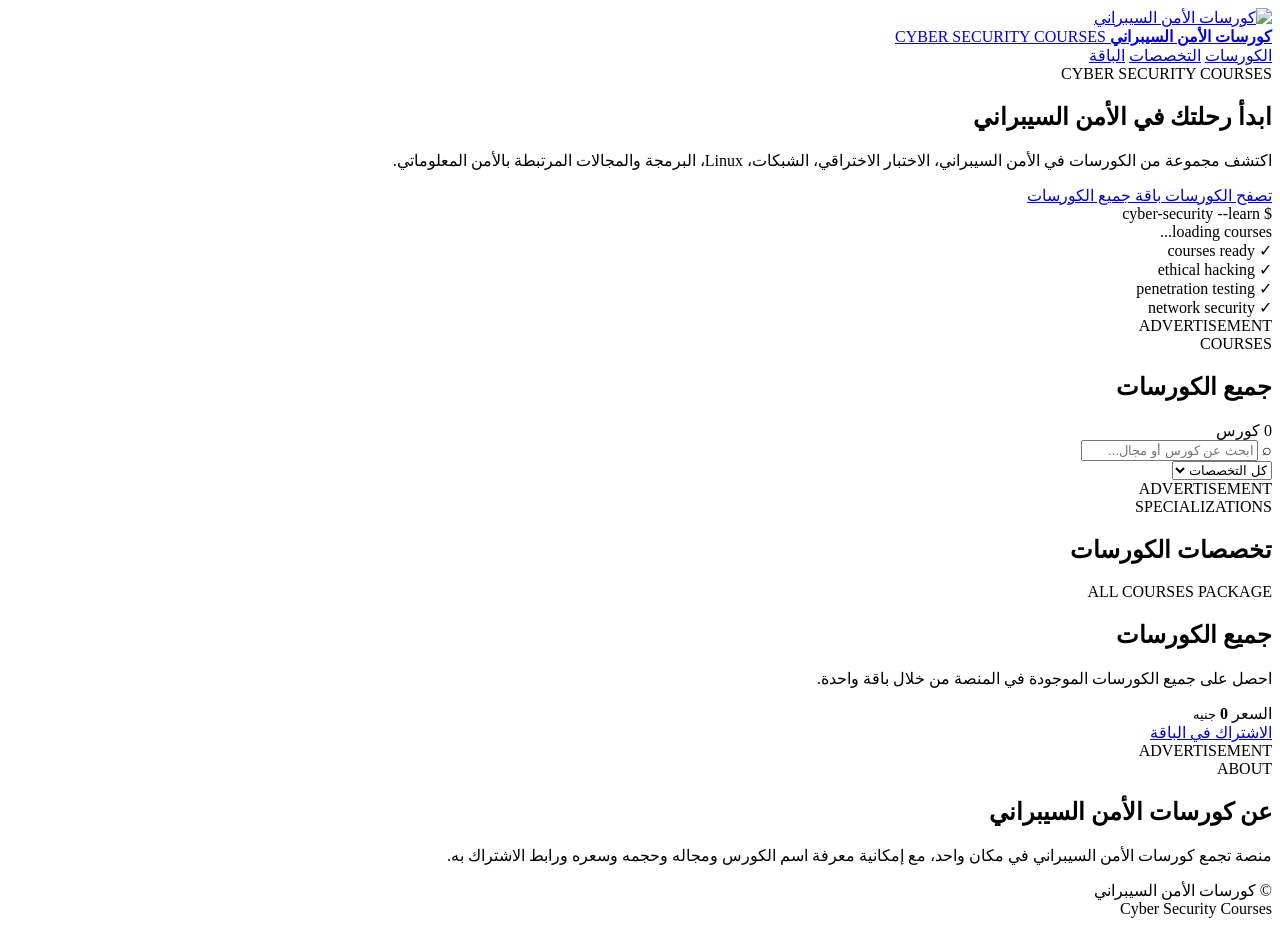
==== index.html @ 2f113572 "Create index.html" ====
<!DOCTYPE html>
<html lang="ar" dir="rtl">
<head>
<meta charset="UTF-8">
<meta name="viewport" content="width=device-width, initial-scale=1.0">

<title>كورسات الأمن السيبراني | Cyber Security Courses</title>

<meta name="description" content="كورسات الأمن السيبراني في الاختبار الاختراقي والشبكات ولينكس وأمن المعلومات والبرمجة. تصفح الكورسات والأسعار وباقة جميع الكورسات.">
<meta name="keywords" content="كورسات الأمن السيبراني, كورسات سايبر سيكيورتي, Cyber Security Courses, Ethical Hacking, Penetration Testing, أمن المعلومات, اختراق, شبكات, Linux">
<meta name="robots" content="index, follow, max-image-preview:large">
<meta name="author" content="كورسات الأمن السيبراني">

<meta name="theme-color" content="#080a0f">

<link rel="canonical" href="https://lego-courses.github.io/courses/">
<link rel="icon" href="image/logo.png">

<meta property="og:type" content="website">
<meta property="og:locale" content="ar_AR">
<meta property="og:site_name" content="كورسات الأمن السيبراني">
<meta property="og:title" content="كورسات الأمن السيبراني">
<meta property="og:description" content="تعلم الأمن السيبراني والاختبار الاختراقي والشبكات ولينكس وغير ذلك من المجالات.">
<meta property="og:url" content="https://lego-courses.github.io/courses/">
<meta property="og:image" content="https://lego-courses.github.io/courses/image/og.jpg">

<meta name="twitter:card" content="summary_large_image">
<meta name="twitter:title" content="كورسات الأمن السيبراني">
<meta name="twitter:description" content="منصة كورسات الأمن السيبراني والاختبار الاختراقي والشبكات ولينكس.">
<meta name="twitter:image" content="https://lego-courses.github.io/courses/image/og.jpg">

<link rel="preconnect" href="https://fonts.googleapis.com">
<link rel="preconnect" href="https://fonts.gstatic.com" crossorigin>
<link href="https://fonts.googleapis.com/css2?family=Cairo:wght@400;500;600;700;800&family=Manrope:wght@500;600;700;800&display=swap" rel="stylesheet">

<link rel="stylesheet" href="style.css">

<script type="application/ld+json">
{
  "@context":"https://schema.org",
  "@type":"WebSite",
  "name":"كورسات الأمن السيبراني",
  "alternateName":"Cyber Security Courses",
  "url":"https://lego-courses.github.io/courses/",
  "description":"منصة كورسات الأمن السيبراني.",
  "inLanguage":"ar"
}
</script>

</head>

<body>

<header class="header">

<div class="container nav">

<a href="index.html" class="brand">

<img src="image/logo.png" alt="كورسات الأمن السيبراني" class="logo">

<div>
<strong>كورسات الأمن السيبراني</strong>
<span>CYBER SECURITY COURSES</span>
</div>

</a>

<nav>

<a href="#courses">الكورسات</a>
<a href="#categories">التخصصات</a>
<a href="#bundle">الباقة</a>

</nav>

</div>

</header>


<main>


<section class="hero">

<div class="container hero-grid">

<div class="hero-content">

<span class="eyebrow">CYBER SECURITY COURSES</span>

<h1>
ابدأ رحلتك في
<span>الأمن السيبراني</span>
</h1>

<p>
اكتشف مجموعة من الكورسات في الأمن السيبراني،
الاختبار الاختراقي، الشبكات، Linux، البرمجة
والمجالات المرتبطة بالأمن المعلوماتي.
</p>

<div class="hero-buttons">

<a href="#courses" class="btn primary">
تصفح الكورسات
</a>

<a href="#bundle" class="btn secondary">
باقة جميع الكورسات
</a>

</div>

</div>


<div class="hero-terminal">

<div class="terminal-bar">
<span></span>
<span></span>
<span></span>
</div>

<div class="terminal-content">

<div>
<span class="green">$</span> cyber-security --learn
</div>

<div class="gray">
loading courses...
</div>

<div class="green">
✓ courses ready
</div>

<div class="gray">
✓ ethical hacking
</div>

<div class="gray">
✓ penetration testing
</div>

<div class="gray">
✓ network security
</div>

</div>

</div>

</div>

</section>


<!-- إعلان 468x60 -->

<section class="ad-section container">

<div class="ad-label">ADVERTISEMENT</div>

<div class="ad-box ad-468">

<script>
atOptions = {
'key' : 'dcff8a2cffdf0642c627a5bacf3a04fd',
'format' : 'iframe',
'height' : 60,
'width' : 468,
'params' : {}
};
</script>

<script src="https://www.highperformanceformat.com/dcff8a2cffdf0642c627a5bacf3a04fd/invoke.js"></script>

</div>

</section>


<section id="courses" class="section">

<div class="container">

<div class="section-head">

<div>

<span class="section-kicker">COURSES</span>

<h2>جميع الكورسات</h2>

</div>

<span id="courseCount" class="course-count">
0 كورس
</span>

</div>


<div class="filters">

<div class="search-box">

<span>⌕</span>

<input
id="searchInput"
type="search"
placeholder="ابحث عن كورس أو مجال..."
>

</div>


<select id="categoryFilter">

<option value="">
كل التخصصات
</option>

</select>

</div>


<div id="coursesGrid" class="courses-grid"></div>

<div id="emptyState" class="empty-state" hidden>
لا توجد كورسات مطابقة لبحثك.
</div>

</div>

</section>


<!-- إعلان EffectiveGate -->

<section class="ad-section container">

<div class="ad-label">ADVERTISEMENT</div>

<div class="ad-box ad-responsive">

<script
async="async"
data-cfasync="false"
src="https://pl28700474.effectivegatecpm.com/596225155ab3da796681d551cb4b7cf4/invoke.js">
</script>

<div id="container-596225155ab3da796681d551cb4b7cf4"></div>

</div>

</section>


<section id="categories" class="section">

<div class="container">

<div class="section-head">

<div>

<span class="section-kicker">
SPECIALIZATIONS
</span>

<h2>تخصصات الكورسات</h2>

</div>

</div>


<div id="categoryCards" class="category-grid"></div>

</div>

</section>


<section id="bundle" class="section">

<div class="container">

<div class="bundle">

<div>

<span class="section-kicker">
ALL COURSES PACKAGE
</span>

<h2 id="bundleName">
جميع الكورسات
</h2>

<p id="bundleDescription">
احصل على جميع الكورسات الموجودة في المنصة من خلال باقة واحدة.
</p>

<div class="bundle-price">

<span>السعر</span>

<strong id="bundlePrice">
0
</strong>

<small>جنيه</small>

</div>

</div>


<a
id="bundleButton"
href="#"
target="_blank"
rel="nofollow noopener"
class="btn primary bundle-button"
>
الاشتراك في الباقة
</a>

</div>

</div>

</section>


<!-- الإعلان الأول -->

<section class="ad-section container">

<div class="ad-label">
ADVERTISEMENT
</div>

<div class="ad-box">

<script src="https://pl28700469.effectivegatecpm.com/89/a6/b8/89a6b8558224cd67c0822829d68a87ad.js"></script>

</div>

</section>


<section class="about section">

<div class="container">

<div class="about-box">

<span class="section-kicker">
ABOUT
</span>

<h2>
عن كورسات الأمن السيبراني
</h2>

<p>
منصة تجمع كورسات الأمن السيبراني في مكان واحد،
مع إمكانية معرفة اسم الكورس ومجاله وحجمه وسعره
ورابط الاشتراك به.
</p>

</div>

</div>

</section>


</main>


<footer class="footer">

<div class="container footer-content">

<div>
© <span id="year"></span>
كورسات الأمن السيبراني
</div>

<div>
Cyber Security Courses
</div>

</div>

</footer>


<script src="app.js"></script>

</body>
</html>
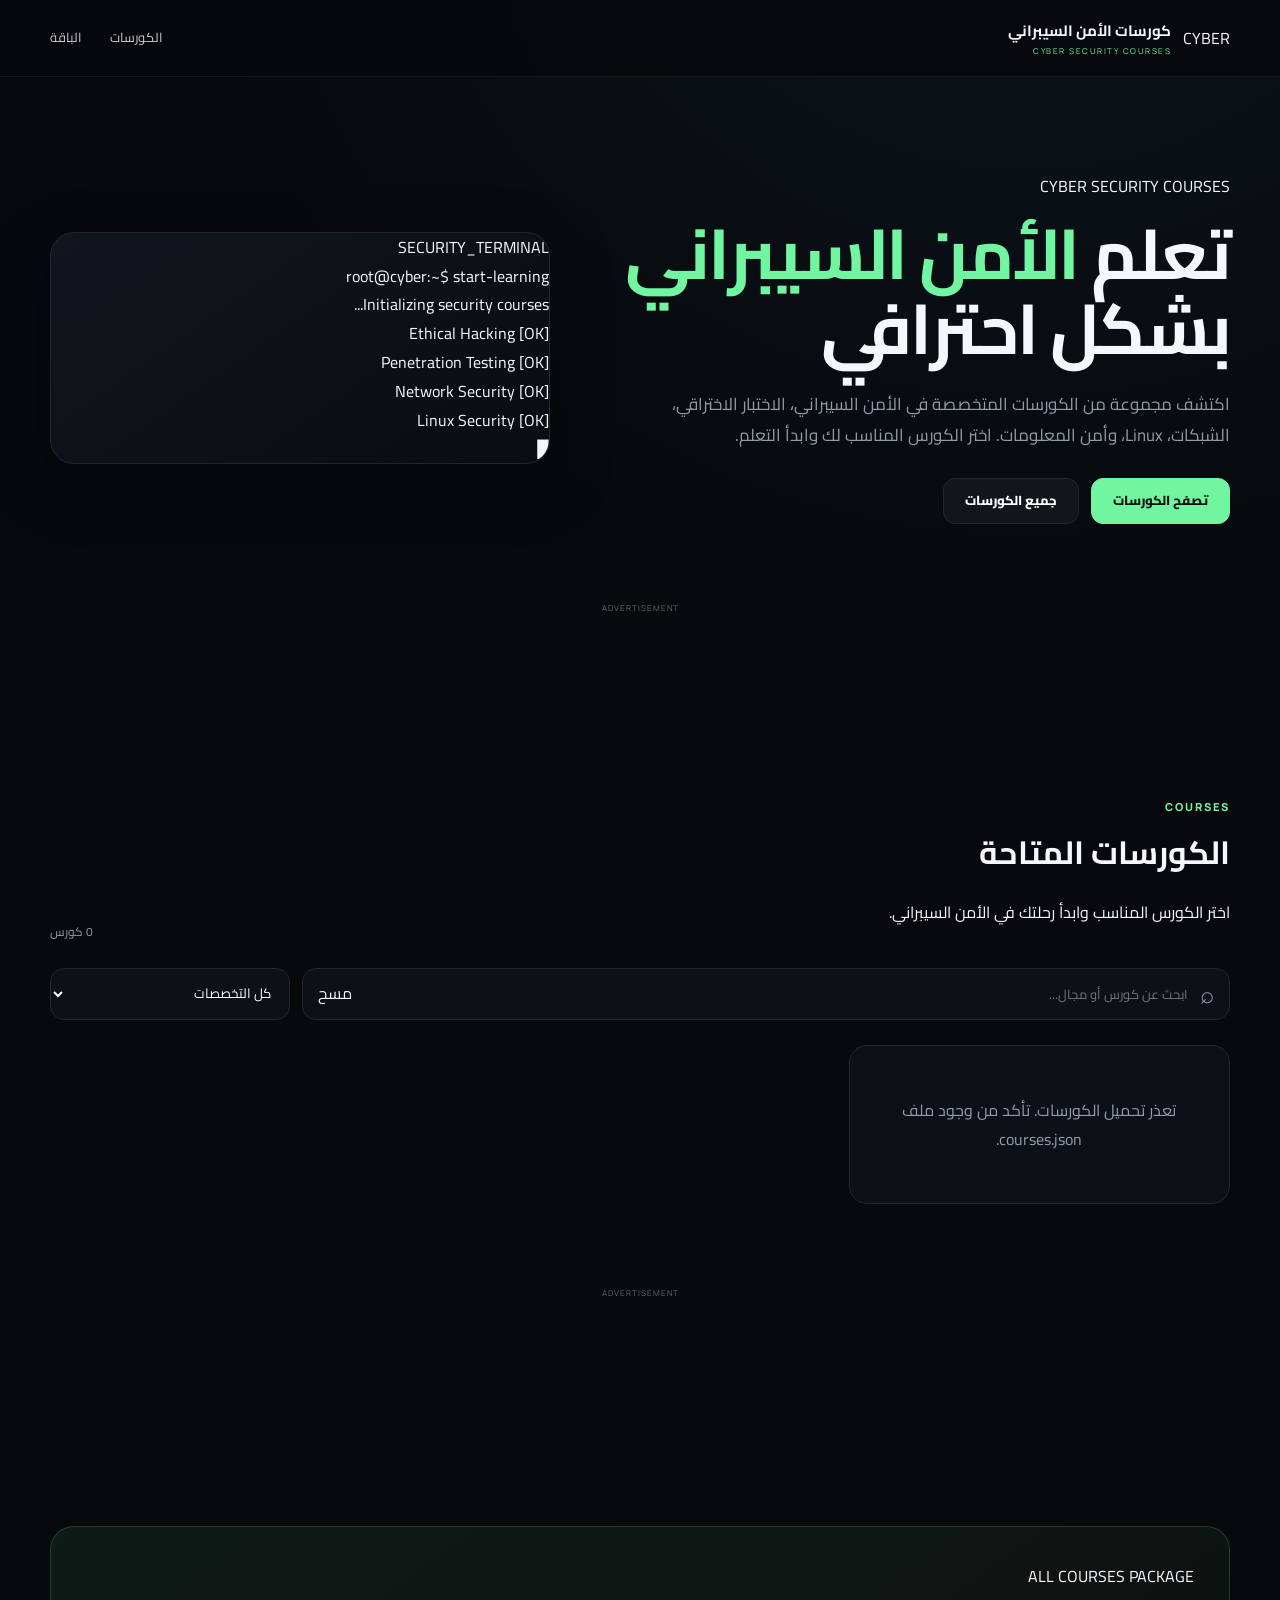
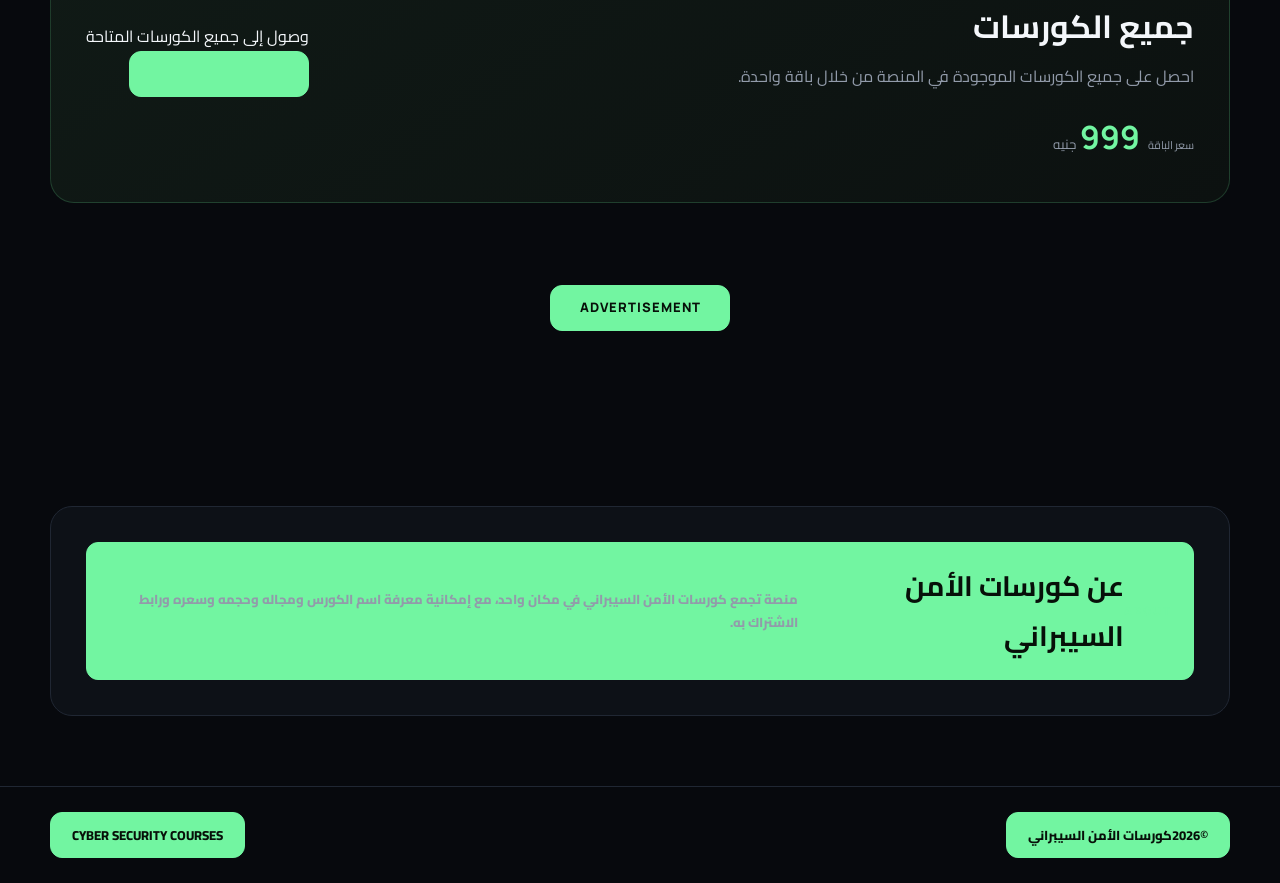
==== commit 4afdcd38: "Update index.html" ====
--- a/index.html
+++ b/index.html
@@ -1,173 +1,77 @@
-<!DOCTYPE html>
-<html lang="ar" dir="rtl">
+<!DOCTYPE html><html lang="ar" dir="rtl">
 <head>
 <meta charset="UTF-8">
-<meta name="viewport" content="width=device-width, initial-scale=1.0">
-
-<title>كورسات الأمن السيبراني | Cyber Security Courses</title>
-
-<meta name="description" content="كورسات الأمن السيبراني في الاختبار الاختراقي والشبكات ولينكس وأمن المعلومات والبرمجة. تصفح الكورسات والأسعار وباقة جميع الكورسات.">
-<meta name="keywords" content="كورسات الأمن السيبراني, كورسات سايبر سيكيورتي, Cyber Security Courses, Ethical Hacking, Penetration Testing, أمن المعلومات, اختراق, شبكات, Linux">
+<meta name="viewport" content="width=device-width, initial-scale=1.0"><title>كورسات الأمن السيبراني | Cyber Security Courses</title><meta name="description" content="منصة كورسات الأمن السيبراني والاختبار الاختراقي والشبكات ولينكس وأمن المعلومات. تصفح الكورسات والأسعار وباقة جميع الكورسات.">
+<meta name="keywords" content="كورسات الأمن السيبراني, Cyber Security Courses, Ethical Hacking, Penetration Testing, Linux, Network Security, أمن المعلومات">
 <meta name="robots" content="index, follow, max-image-preview:large">
-<meta name="author" content="كورسات الأمن السيبراني">
-
-<meta name="theme-color" content="#080a0f">
-
-<link rel="canonical" href="https://lego-courses.github.io/courses/">
-<link rel="icon" href="image/logo.png">
-
-<meta property="og:type" content="website">
+<meta name="author" content="كورسات الأمن السيبراني"><meta name="theme-color" content="#080808"><link rel="canonical" href="https://lego-courses.github.io/courses/"><meta property="og:type" content="website">
 <meta property="og:locale" content="ar_AR">
 <meta property="og:site_name" content="كورسات الأمن السيبراني">
 <meta property="og:title" content="كورسات الأمن السيبراني">
 <meta property="og:description" content="تعلم الأمن السيبراني والاختبار الاختراقي والشبكات ولينكس وغير ذلك من المجالات.">
 <meta property="og:url" content="https://lego-courses.github.io/courses/">
-<meta property="og:image" content="https://lego-courses.github.io/courses/image/og.jpg">
-
-<meta name="twitter:card" content="summary_large_image">
+<meta property="og:image" content="https://lego-courses.github.io/courses/image/og.jpg"><meta name="twitter:card" content="summary_large_image">
 <meta name="twitter:title" content="كورسات الأمن السيبراني">
 <meta name="twitter:description" content="منصة كورسات الأمن السيبراني والاختبار الاختراقي والشبكات ولينكس.">
-<meta name="twitter:image" content="https://lego-courses.github.io/courses/image/og.jpg">
-
-<link rel="preconnect" href="https://fonts.googleapis.com">
+<meta name="twitter:image" content="https://lego-courses.github.io/courses/image/og.jpg"><link rel="preconnect" href="https://fonts.googleapis.com">
 <link rel="preconnect" href="https://fonts.gstatic.com" crossorigin>
-<link href="https://fonts.googleapis.com/css2?family=Cairo:wght@400;500;600;700;800&family=Manrope:wght@500;600;700;800&display=swap" rel="stylesheet">
-
-<link rel="stylesheet" href="style.css">
-
-<script type="application/ld+json">
+<link href="https://fonts.googleapis.com/css2?family=Cairo:wght@400;500;600;700;800;900&family=Manrope:wght@500;600;700;800&display=swap" rel="stylesheet"><link rel="stylesheet" href="style.css"><script type="application/ld+json">
 {
   "@context":"https://schema.org",
   "@type":"WebSite",
   "name":"كورسات الأمن السيبراني",
   "alternateName":"Cyber Security Courses",
   "url":"https://lego-courses.github.io/courses/",
-  "description":"منصة كورسات الأمن السيبراني.",
+  "description":"منصة كورسات الأمن السيبراني والاختبار الاختراقي والشبكات ولينكس.",
   "inLanguage":"ar"
 }
-</script>
-
-</head>
-
-<body>
-
-<header class="header">
-
-<div class="container nav">
-
-<a href="index.html" class="brand">
-
-<img src="image/logo.png" alt="كورسات الأمن السيبراني" class="logo">
-
-<div>
+</script></head><body><header class="header"><div class="container nav"><a href="index.html" class="brand">
+<div class="brand-mark">CYBER</div>
+<div class="brand-text">
 <strong>كورسات الأمن السيبراني</strong>
 <span>CYBER SECURITY COURSES</span>
 </div>
-
-</a>
-
-<nav>
-
+</a><nav>
 <a href="#courses">الكورسات</a>
-<a href="#categories">التخصصات</a>
 <a href="#bundle">الباقة</a>
-
-</nav>
-
-</div>
-
-</header>
-
-
-<main>
-
-
-<section class="hero">
-
-<div class="container hero-grid">
-
-<div class="hero-content">
-
-<span class="eyebrow">CYBER SECURITY COURSES</span>
-
-<h1>
-ابدأ رحلتك في
+</nav></div></header><main><section class="hero"><div class="hero-bg"></div><div class="container hero-grid"><div class="hero-content"><div class="hero-badge">
+CYBER SECURITY COURSES
+</div><h1>
+تعلم
 <span>الأمن السيبراني</span>
-</h1>
-
-<p>
-اكتشف مجموعة من الكورسات في الأمن السيبراني،
-الاختبار الاختراقي، الشبكات، Linux، البرمجة
-والمجالات المرتبطة بالأمن المعلوماتي.
-</p>
-
-<div class="hero-buttons">
-
-<a href="#courses" class="btn primary">
+بشكل احترافي
+</h1><p>
+اكتشف مجموعة من الكورسات المتخصصة في الأمن السيبراني،
+الاختبار الاختراقي، الشبكات، Linux، وأمن المعلومات.
+اختر الكورس المناسب لك وابدأ التعلم.
+</p><div class="hero-buttons"><a href="#courses" class="btn primary">
 تصفح الكورسات
-</a>
-
-<a href="#bundle" class="btn secondary">
-باقة جميع الكورسات
-</a>
-
-</div>
-
-</div>
-
-
-<div class="hero-terminal">
-
-<div class="terminal-bar">
+</a><a href="#bundle" class="btn secondary">
+جميع الكورسات
+</a></div></div><div class="hero-terminal"><div class="terminal-header">
+<div class="terminal-dots">
 <span></span>
 <span></span>
 <span></span>
+</div><div class="terminal-title">
+SECURITY_TERMINAL
 </div>
-
-<div class="terminal-content">
-
-<div>
-<span class="green">$</span> cyber-security --learn
-</div>
-
-<div class="gray">
-loading courses...
-</div>
-
-<div class="green">
-✓ courses ready
-</div>
-
-<div class="gray">
-✓ ethical hacking
-</div>
-
-<div class="gray">
-✓ penetration testing
-</div>
-
-<div class="gray">
-✓ network security
-</div>
-
-</div>
-
-</div>
-
-</div>
-
-</section>
-
-
-<!-- إعلان 468x60 -->
-
-<section class="ad-section container">
-
-<div class="ad-label">ADVERTISEMENT</div>
-
-<div class="ad-box ad-468">
-
-<script>
+</div><div class="terminal-body"><div>
+<span class="terminal-red">root@cyber</span>:~$
+<span class="terminal-white">start-learning</span>
+</div><div class="terminal-muted">
+Initializing security courses...
+</div><div class="terminal-success">
+[OK] Ethical Hacking
+</div><div class="terminal-success">
+[OK] Penetration Testing
+</div><div class="terminal-success">
+[OK] Network Security
+</div><div class="terminal-success">
+[OK] Linux Security
+</div><div class="terminal-cursor">
+█
+</div></div></div></div></section><section class="ad-section container"><div class="ad-label">ADVERTISEMENT</div><div class="ad-box ad-468"><script>
 atOptions = {
 'key' : 'dcff8a2cffdf0642c627a5bacf3a04fd',
 'format' : 'iframe',
@@ -175,238 +79,71 @@
 'width' : 468,
 'params' : {}
 };
-</script>
-
-<script src="https://www.highperformanceformat.com/dcff8a2cffdf0642c627a5bacf3a04fd/invoke.js"></script>
-
-</div>
-
-</section>
-
-
-<section id="courses" class="section">
-
-<div class="container">
-
-<div class="section-head">
-
-<div>
-
+</script><script src="https://www.highperformanceformat.com/dcff8a2cffdf0642c627a5bacf3a04fd/invoke.js"></script></div></section><section id="courses" class="section"><div class="container"><div class="section-head"><div>
 <span class="section-kicker">COURSES</span>
-
-<h2>جميع الكورسات</h2>
-
-</div>
-
-<span id="courseCount" class="course-count">
+<h2>الكورسات المتاحة</h2>
+<p>اختر الكورس المناسب وابدأ رحلتك في الأمن السيبراني.</p>
+</div><span id="courseCount" class="course-count">
 0 كورس
-</span>
-
-</div>
-
-
-<div class="filters">
-
-<div class="search-box">
-
-<span>⌕</span>
+</span></div><div class="filters"><div class="search-box"><span class="search-icon">⌕</span>
 
 <input
 id="searchInput"
 type="search"
 placeholder="ابحث عن كورس أو مجال..."
->
+autocomplete="off"
 
-</div>
+«»
 
-
-<select id="categoryFilter">
-
-<option value="">
+<button id="clearSearch" type="button">
+مسح
+</button></div><select id="categoryFilter"><option value="">
 كل التخصصات
-</option>
-
-</select>
-
-</div>
-
-
-<div id="coursesGrid" class="courses-grid"></div>
-
-<div id="emptyState" class="empty-state" hidden>
+</option></select></div><div id="coursesGrid" class="courses-grid"></div><div id="emptyState" class="empty-state" hidden>
 لا توجد كورسات مطابقة لبحثك.
-</div>
-
-</div>
-
-</section>
-
-
-<!-- إعلان EffectiveGate -->
-
-<section class="ad-section container">
-
-<div class="ad-label">ADVERTISEMENT</div>
-
-<div class="ad-box ad-responsive">
-
-<script
+</div></div></section><section class="ad-section container"><div class="ad-label">ADVERTISEMENT</div><div class="ad-box ad-responsive"><script
 async="async"
 data-cfasync="false"
 src="https://pl28700474.effectivegatecpm.com/596225155ab3da796681d551cb4b7cf4/invoke.js">
-</script>
-
-<div id="container-596225155ab3da796681d551cb4b7cf4"></div>
-
-</div>
-
-</section>
-
-
-<section id="categories" class="section">
-
-<div class="container">
-
-<div class="section-head">
+</script><div id="container-596225155ab3da796681d551cb4b7cf4"></div></div></section><section id="bundle" class="section"><div class="container"><div class="bundle"><div class="bundle-content"><div class="bundle-tag">
+ALL COURSES PACKAGE
+</div><h2 id="bundleName">
+جميع الكورسات
+</h2><p id="bundleDescription">
+احصل على جميع الكورسات الموجودة في المنصة من خلال باقة واحدة.
+</p><div class="bundle-price"><span>سعر الباقة</span>
 
 <div>
-
-<span class="section-kicker">
-SPECIALIZATIONS
-</span>
-
-<h2>تخصصات الكورسات</h2>
-
-</div>
-
-</div>
-
-
-<div id="categoryCards" class="category-grid"></div>
-
-</div>
-
-</section>
-
-
-<section id="bundle" class="section">
-
-<div class="container">
-
-<div class="bundle">
-
-<div>
-
-<span class="section-kicker">
-ALL COURSES PACKAGE
-</span>
-
-<h2 id="bundleName">
-جميع الكورسات
-</h2>
-
-<p id="bundleDescription">
-احصل على جميع الكورسات الموجودة في المنصة من خلال باقة واحدة.
-</p>
-
-<div class="bundle-price">
-
-<span>السعر</span>
-
-<strong id="bundlePrice">
-0
-</strong>
-
+<strong id="bundlePrice">0</strong>
 <small>جنيه</small>
-
-</div>
-
-</div>
-
-
-<a
+</div></div></div><div class="bundle-action"><div class="bundle-note">
+وصول إلى جميع الكورسات المتاحة
+</div><a
 id="bundleButton"
 href="#"
 target="_blank"
 rel="nofollow noopener"
 class="btn primary bundle-button"
->
+
+«»
+
 الاشتراك في الباقة
 </a>
 
-</div>
-
-</div>
-
-</section>
-
-
-<!-- الإعلان الأول -->
-
-<section class="ad-section container">
-
-<div class="ad-label">
+</div></div></div></section><section class="ad-section container"><div class="ad-label">
 ADVERTISEMENT
-</div>
-
-<div class="ad-box">
-
-<script src="https://pl28700469.effectivegatecpm.com/89/a6/b8/89a6b8558224cd67c0822829d68a87ad.js"></script>
-
-</div>
-
-</section>
-
-
-<section class="about section">
-
-<div class="container">
-
-<div class="about-box">
-
-<span class="section-kicker">
+</div><div class="ad-box"><script src="https://pl28700469.effectivegatecpm.com/89/a6/b8/89a6b8558224cd67c0822829d68a87ad.js"></script></div></section><section class="about section"><div class="container"><div class="about-box"><div class="about-line"></div><div><span class="section-kicker">
 ABOUT
-</span>
-
-<h2>
+</span><h2>
 عن كورسات الأمن السيبراني
-</h2>
-
-<p>
+</h2><p>
 منصة تجمع كورسات الأمن السيبراني في مكان واحد،
 مع إمكانية معرفة اسم الكورس ومجاله وحجمه وسعره
 ورابط الاشتراك به.
-</p>
-
-</div>
-
-</div>
-
-</section>
-
-
-</main>
-
-
-<footer class="footer">
-
-<div class="container footer-content">
-
-<div>
+</p></div></div></div></section></main><footer class="footer"><div class="container footer-content"><div>
 © <span id="year"></span>
 كورسات الأمن السيبراني
-</div>
-
-<div>
-Cyber Security Courses
-</div>
-
-</div>
-
-</footer>
-
-
-<script src="app.js"></script>
-
-</body>
-</html>
+</div><div>
+CYBER SECURITY COURSES
+</div></div></footer><script src="app.js"></script></body>
+  </html>
--- a/style.css
+++ b/style.css
@@ -0,0 +1,1547 @@
+:root{
+
+--bg:#07090d;
+--panel:#0d1117;
+--panel2:#121720;
+
+--border:#202733;
+
+--text:#f4f7fb;
+--muted:#929baa;
+
+--green:#72f5a1;
+--blue:#43c9ff;
+
+--radius:20px;
+
+--shadow:
+0 20px 60px rgba(0,0,0,.35);
+
+}
+
+
+*{
+box-sizing:border-box;
+}
+
+
+html{
+scroll-behavior:smooth;
+}
+
+
+body{
+
+margin:0;
+
+background:
+radial-gradient(
+circle at 80% -10%,
+rgba(67,201,255,.07),
+transparent 30%
+),
+var(--bg);
+
+color:var(--text);
+
+font-family:
+Cairo,
+Arial,
+sans-serif;
+
+line-height:1.8;
+
+}
+
+
+a{
+color:inherit;
+text-decoration:none;
+}
+
+
+img{
+display:block;
+max-width:100%;
+}
+
+
+.container{
+
+width:
+min(
+1180px,
+calc(100% - 32px)
+);
+
+margin:auto;
+
+}
+
+
+.header{
+
+position:sticky;
+top:0;
+
+z-index:100;
+
+background:
+rgba(7,9,13,.86);
+
+backdrop-filter:
+blur(18px);
+
+border-bottom:
+1px solid rgba(255,255,255,.06);
+
+}
+
+
+.nav{
+
+height:76px;
+
+display:flex;
+
+align-items:center;
+
+justify-content:space-between;
+
+gap:30px;
+
+}
+
+
+.brand{
+
+display:flex;
+
+align-items:center;
+
+gap:12px;
+
+}
+
+
+.logo{
+
+width:42px;
+height:42px;
+
+border-radius:12px;
+
+object-fit:cover;
+
+border:
+1px solid var(--border);
+
+}
+
+
+.brand strong{
+
+display:block;
+
+font-size:15px;
+
+}
+
+
+.brand span{
+
+display:block;
+
+font-family:Manrope;
+
+font-size:8px;
+
+letter-spacing:1.5px;
+
+color:var(--green);
+
+}
+
+
+.nav nav{
+
+display:flex;
+
+gap:28px;
+
+font-size:13px;
+
+color:#c7ced9;
+
+}
+
+
+.nav nav a:hover{
+color:var(--green);
+}
+
+
+.hero{
+
+padding:
+95px 0 65px;
+
+}
+
+
+.hero-grid{
+
+display:grid;
+
+grid-template-columns:
+1.1fr .9fr;
+
+gap:70px;
+
+align-items:center;
+
+}
+
+
+.eyebrow,
+.section-kicker{
+
+font-family:Manrope;
+
+font-weight:800;
+
+font-size:11px;
+
+letter-spacing:2px;
+
+color:var(--green);
+
+}
+
+
+.hero h1{
+
+font-size:
+clamp(
+40px,
+6vw,
+70px
+);
+
+line-height:1.08;
+
+letter-spacing:-2px;
+
+margin:
+15px 0 22px;
+
+}
+
+
+.hero h1 span{
+color:var(--green);
+}
+
+
+.hero p{
+
+max-width:680px;
+
+color:var(--muted);
+
+font-size:17px;
+
+}
+
+
+.hero-buttons{
+
+display:flex;
+
+gap:12px;
+
+flex-wrap:wrap;
+
+margin-top:28px;
+
+}
+
+
+.btn{
+
+min-height:46px;
+
+padding:
+10px 21px;
+
+border-radius:12px;
+
+display:inline-flex;
+
+align-items:center;
+
+justify-content:center;
+
+font-weight:800;
+
+font-size:13px;
+
+border:
+1px solid var(--border);
+
+transition:.2s;
+
+}
+
+
+.btn.primary{
+
+background:var(--green);
+
+color:#071009;
+
+border-color:var(--green);
+
+}
+
+
+.btn.primary:hover{
+
+transform:translateY(-2px);
+
+box-shadow:
+0 12px 35px
+rgba(114,245,161,.15);
+
+}
+
+
+.btn.secondary{
+
+background:#11151c;
+
+color:white;
+
+}
+
+
+.btn.secondary:hover{
+
+border-color:#414957;
+
+}
+
+
+.hero-terminal{
+
+background:
+linear-gradient(
+145deg,
+#11161e,
+#090c11
+);
+
+border:
+1px solid var(--border);
+
+border-radius:24px;
+
+overflow:hidden;
+
+box-shadow:var(--shadow);
+
+}
+
+
+.terminal-bar{
+
+height:44px;
+
+display:flex;
+
+align-items:center;
+
+gap:7px;
+
+padding:0 16px;
+
+border-bottom:
+1px solid var(--border);
+
+}
+
+
+.terminal-bar span{
+
+width:9px;
+
+height:9px;
+
+border-radius:50%;
+
+background:#3b424f;
+
+}
+
+
+.terminal-content{
+
+padding:35px;
+
+min-height:250px;
+
+font-family:Manrope;
+
+font-size:14px;
+
+line-height:2.2;
+
+}
+
+
+.green{
+color:var(--green);
+}
+
+
+.gray{
+color:#707988;
+}
+
+
+.section{
+
+padding:
+70px 0;
+
+}
+
+
+.section-head{
+
+display:flex;
+
+align-items:end;
+
+justify-content:space-between;
+
+gap:20px;
+
+margin-bottom:25px;
+
+}
+
+
+.section-head h2{
+
+font-size:32px;
+
+margin:
+5px 0 0;
+
+}
+
+
+.course-count{
+
+color:var(--muted);
+
+font-size:12px;
+
+}
+
+
+.filters{
+
+display:flex;
+
+gap:12px;
+
+margin-bottom:25px;
+
+}
+
+
+.search-box{
+
+height:52px;
+
+flex:1;
+
+display:flex;
+
+align-items:center;
+
+gap:10px;
+
+padding:
+0 15px;
+
+background:var(--panel);
+
+border:
+1px solid var(--border);
+
+border-radius:14px;
+
+}
+
+
+.search-box span{
+
+font-family:Manrope;
+
+font-size:24px;
+
+color:var(--muted);
+
+}
+
+
+.search-box input{
+
+width:100%;
+
+border:0;
+
+outline:0;
+
+background:transparent;
+
+color:white;
+
+font-family:Cairo;
+
+font-size:13px;
+
+}
+
+
+.filters select{
+
+width:240px;
+
+height:52px;
+
+padding:0 14px;
+
+background:var(--panel);
+
+color:white;
+
+border:
+1px solid var(--border);
+
+border-radius:14px;
+
+outline:0;
+
+font-family:Cairo;
+
+}
+
+
+.filters option{
+background:#0d1117;
+}
+
+
+.courses-grid{
+
+display:grid;
+
+grid-template-columns:
+repeat(3,1fr);
+
+gap:18px;
+
+}
+
+
+.course-card{
+
+background:var(--panel);
+
+border:
+1px solid var(--border);
+
+border-radius:20px;
+
+overflow:hidden;
+
+transition:.25s;
+
+}
+
+
+.course-card:hover{
+
+transform:translateY(-5px);
+
+border-color:#3a424f;
+
+box-shadow:var(--shadow);
+
+}
+
+
+.course-image{
+
+display:block;
+
+position:relative;
+
+aspect-ratio:16/9;
+
+background:#141922;
+
+overflow:hidden;
+
+}
+
+
+.course-image img{
+
+width:100%;
+
+height:100%;
+
+object-fit:cover;
+
+transition:.3s;
+
+}
+
+
+.course-card:hover
+.course-image img{
+
+transform:scale(1.04);
+
+}
+
+
+.course-size{
+
+position:absolute;
+
+top:12px;
+
+left:12px;
+
+padding:
+4px 9px;
+
+border-radius:8px;
+
+background:
+rgba(0,0,0,.78);
+
+border:
+1px solid rgba(255,255,255,.12);
+
+font-size:10px;
+
+}
+
+
+.course-body{
+
+padding:18px;
+
+}
+
+
+.tags,
+.detail-tags{
+
+display:flex;
+
+flex-wrap:wrap;
+
+gap:6px;
+
+}
+
+
+.tags span,
+.detail-tags span{
+
+font-size:9px;
+
+padding:
+3px 8px;
+
+border-radius:7px;
+
+background:#171c24;
+
+border:
+1px solid #252c37;
+
+color:#aeb6c5;
+
+}
+
+
+.course-card h3{
+
+font-size:18px;
+
+line-height:1.5;
+
+margin:
+13px 0 5px;
+
+}
+
+
+.course-card h3 a:hover{
+
+color:var(--green);
+
+}
+
+
+.course-card p{
+
+font-size:12px;
+
+color:var(--muted);
+
+min-height:48px;
+
+margin:0;
+
+}
+
+
+.price-row{
+
+display:flex;
+
+align-items:center;
+
+justify-content:space-between;
+
+margin-top:17px;
+
+padding-top:14px;
+
+border-top:
+1px solid var(--border);
+
+}
+
+
+.price-row span{
+
+font-size:11px;
+
+color:#6e7787;
+
+}
+
+
+.price-row strong{
+
+font-family:Manrope;
+
+font-size:18px;
+
+color:var(--green);
+
+}
+
+
+.card-footer{
+
+display:flex;
+
+align-items:center;
+
+justify-content:space-between;
+
+margin-top:10px;
+
+color:#6e7787;
+
+font-size:10px;
+
+}
+
+
+.details-link{
+
+color:var(--green);
+
+font-weight:800;
+
+}
+
+
+.category-grid{
+
+display:grid;
+
+grid-template-columns:
+repeat(4,1fr);
+
+gap:12px;
+
+}
+
+
+.category-card{
+
+display:flex;
+
+flex-direction:column;
+
+gap:4px;
+
+padding:20px;
+
+background:var(--panel);
+
+border:
+1px solid var(--border);
+
+border-radius:16px;
+
+transition:.2s;
+
+}
+
+
+.category-card:hover{
+
+transform:translateY(-3px);
+
+border-color:#39424f;
+
+}
+
+
+.category-icon{
+
+font-family:Manrope;
+
+font-size:24px;
+
+color:var(--green);
+
+}
+
+
+.category-card strong{
+font-size:14px;
+}
+
+
+.category-card small{
+
+font-size:10px;
+
+color:var(--muted);
+
+}
+
+
+.bundle{
+
+display:flex;
+
+align-items:center;
+
+justify-content:space-between;
+
+gap:30px;
+
+padding:35px;
+
+background:
+linear-gradient(
+145deg,
+#101a16,
+#0c1110
+);
+
+border:
+1px solid rgba(114,245,161,.18);
+
+border-radius:24px;
+
+}
+
+
+.bundle h2{
+
+font-size:32px;
+
+margin:
+7px 0;
+
+}
+
+
+.bundle p{
+
+color:var(--muted);
+
+margin:0;
+
+}
+
+
+.bundle-price{
+
+display:flex;
+
+align-items:baseline;
+
+gap:8px;
+
+margin-top:18px;
+
+}
+
+
+.bundle-price span{
+
+font-size:11px;
+
+color:var(--muted);
+
+}
+
+
+.bundle-price strong{
+
+font-family:Manrope;
+
+font-size:32px;
+
+color:var(--green);
+
+}
+
+
+.bundle-price small{
+
+color:var(--muted);
+
+}
+
+
+.bundle-button{
+
+min-width:180px;
+
+}
+
+
+.ad-section{
+
+padding:
+12px 0 28px;
+
+}
+
+
+.ad-label{
+
+font-family:Manrope;
+
+font-size:8px;
+
+letter-spacing:1px;
+
+color:#606978;
+
+text-align:center;
+
+margin-bottom:7px;
+
+}
+
+
+.ad-box{
+
+display:flex;
+
+align-items:center;
+
+justify-content:center;
+
+overflow:hidden;
+
+min-height:70px;
+
+}
+
+
+.ad-468{
+
+min-height:70px;
+
+}
+
+
+.ad-responsive{
+
+min-height:120px;
+
+}
+
+
+.about-box{
+
+padding:35px;
+
+background:var(--panel);
+
+border:
+1px solid var(--border);
+
+border-radius:22px;
+
+}
+
+
+.about-box h2{
+
+font-size:28px;
+
+margin:
+8px 0;
+
+}
+
+
+.about-box p{
+
+max-width:800px;
+
+color:var(--muted);
+
+}
+
+
+.footer{
+
+border-top:
+1px solid var(--border);
+
+padding:
+25px 0;
+
+color:#687180;
+
+font-size:10px;
+
+}
+
+
+.footer-content{
+
+display:flex;
+
+justify-content:space-between;
+
+gap:20px;
+
+}
+
+
+.course-hero{
+
+padding:
+50px 0 35px;
+
+}
+
+
+.back-link{
+
+color:var(--muted);
+
+font-size:12px;
+
+}
+
+
+.course-head{
+
+display:grid;
+
+grid-template-columns:370px 1fr;
+
+gap:40px;
+
+align-items:center;
+
+margin-top:30px;
+
+}
+
+
+.course-cover{
+
+aspect-ratio:16/10;
+
+border-radius:22px;
+
+overflow:hidden;
+
+border:
+1px solid var(--border);
+
+box-shadow:var(--shadow);
+
+}
+
+
+.course-cover img{
+
+width:100%;
+
+height:100%;
+
+object-fit:cover;
+
+}
+
+
+.course-head h1{
+
+font-size:
+clamp(
+32px,
+5vw,
+54px
+);
+
+line-height:1.15;
+
+margin:
+15px 0 5px;
+
+}
+
+
+.course-head h2{
+
+font-size:17px;
+
+font-weight:500;
+
+color:#b9c1ce;
+
+margin:0;
+
+}
+
+
+.course-head p{
+
+color:var(--muted);
+
+}
+
+
+.course-meta{
+
+display:flex;
+
+gap:30px;
+
+margin-top:22px;
+
+}
+
+
+.course-meta div{
+
+display:flex;
+
+flex-direction:column;
+
+}
+
+
+.course-meta small{
+
+font-size:9px;
+
+color:#6b7483;
+
+}
+
+
+.course-meta strong{
+
+font-size:14px;
+
+}
+
+
+.course-layout{
+
+display:grid;
+
+grid-template-columns:
+1fr 230px;
+
+gap:25px;
+
+align-items:start;
+
+}
+
+
+.course-article{
+
+min-width:0;
+
+}
+
+
+.article-box{
+
+padding:30px;
+
+background:var(--panel);
+
+border:
+1px solid var(--border);
+
+border-radius:22px;
+
+}
+
+
+.article-box h2{
+
+font-size:25px;
+
+margin:
+10px 0 8px;
+
+}
+
+
+.article-box p{
+
+color:var(--muted);
+
+}
+
+
+.benefits{
+
+padding-right:22px;
+
+color:#bdc5d1;
+
+}
+
+
+.benefits li{
+
+margin-bottom:7px;
+
+}
+
+
+.side-ad{
+
+min-height:130px;
+
+padding:10px;
+
+background:#0a0d12;
+
+border:
+1px solid var(--border);
+
+border-radius:16px;
+
+text-align:center;
+
+overflow:hidden;
+
+}
+
+
+.sidebar{
+
+display:flex;
+
+flex-direction:column;
+
+gap:20px;
+
+}
+
+
+.download-box{
+
+display:flex;
+
+align-items:center;
+
+justify-content:space-between;
+
+gap:15px;
+
+padding:18px;
+
+margin-top:30px;
+
+background:#151a21;
+
+border:
+1px solid var(--border);
+
+border-radius:16px;
+
+}
+
+
+.download-box div{
+
+display:flex;
+
+flex-direction:column;
+
+}
+
+
+.download-box span{
+
+font-size:10px;
+
+color:var(--muted);
+
+}
+
+
+.empty-state,
+.error-box{
+
+padding:50px;
+
+text-align:center;
+
+background:var(--panel);
+
+border:
+1px solid var(--border);
+
+border-radius:18px;
+
+color:var(--muted);
+
+}
+
+
+.not-found{
+
+padding:
+80px 0;
+
+text-align:center;
+
+}
+
+
+.not-found p{
+
+color:var(--muted);
+
+}
+
+
+@media(max-width:900px){
+
+.hero-grid{
+
+grid-template-columns:1fr;
+
+}
+
+.hero-terminal{
+
+display:none;
+
+}
+
+.courses-grid{
+
+grid-template-columns:
+repeat(2,1fr);
+
+}
+
+.category-grid{
+
+grid-template-columns:
+repeat(2,1fr);
+
+}
+
+.course-head{
+
+grid-template-columns:1fr;
+
+}
+
+.course-cover{
+
+max-width:650px;
+
+}
+
+.course-layout{
+
+grid-template-columns:1fr;
+
+}
+
+.sidebar{
+
+display:grid;
+
+grid-template-columns:1fr 1fr;
+
+}
+
+}
+
+
+@media(max-width:600px){
+
+.container{
+
+width:
+calc(100% - 22px);
+
+}
+
+.nav{
+
+height:65px;
+
+}
+
+.nav nav{
+
+display:none;
+
+}
+
+.hero{
+
+padding:
+60px 0 40px;
+
+}
+
+.hero h1{
+
+font-size:40px;
+
+}
+
+.hero p{
+
+font-size:14px;
+
+}
+
+.section{
+
+padding:
+50px 0;
+
+}
+
+.section-head h2{
+
+font-size:25px;
+
+}
+
+.filters{
+
+flex-direction:column;
+
+}
+
+.filters select{
+
+width:100%;
+
+}
+
+.courses-grid{
+
+grid-template-columns:1fr;
+
+}
+
+.category-grid{
+
+grid-template-columns:
+1fr 1fr;
+
+}
+
+.bundle{
+
+flex-direction:column;
+
+align-items:stretch;
+
+}
+
+.bundle-button{
+
+width:100%;
+
+}
+
+.sidebar{
+
+display:flex;
+
+}
+
+.course-head h1{
+
+font-size:34px;
+
+}
+
+.download-box{
+
+flex-direction:column;
+
+align-items:stretch;
+
+}
+
+.download-box .btn{
+
+width:100%;
+
+}
+
+.footer-content{
+
+flex-direction:column;
+
+}
+
+  }
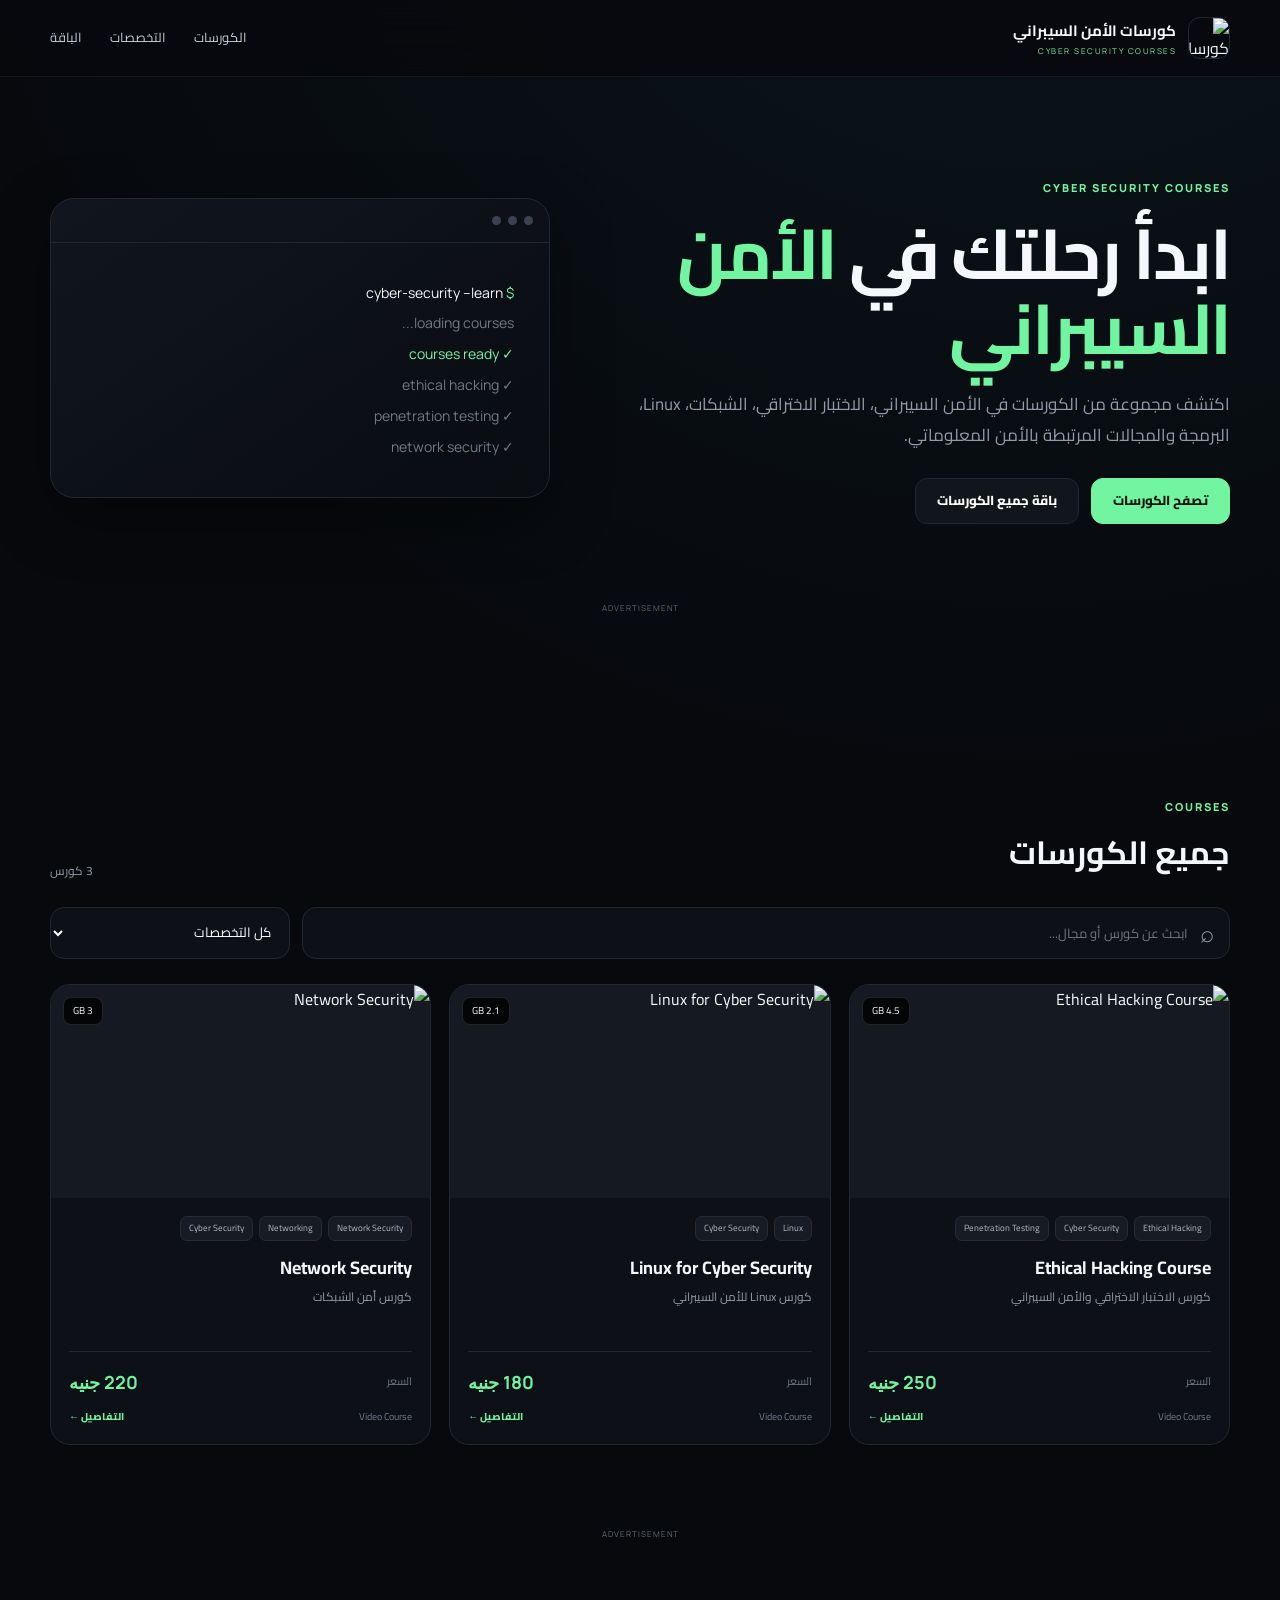
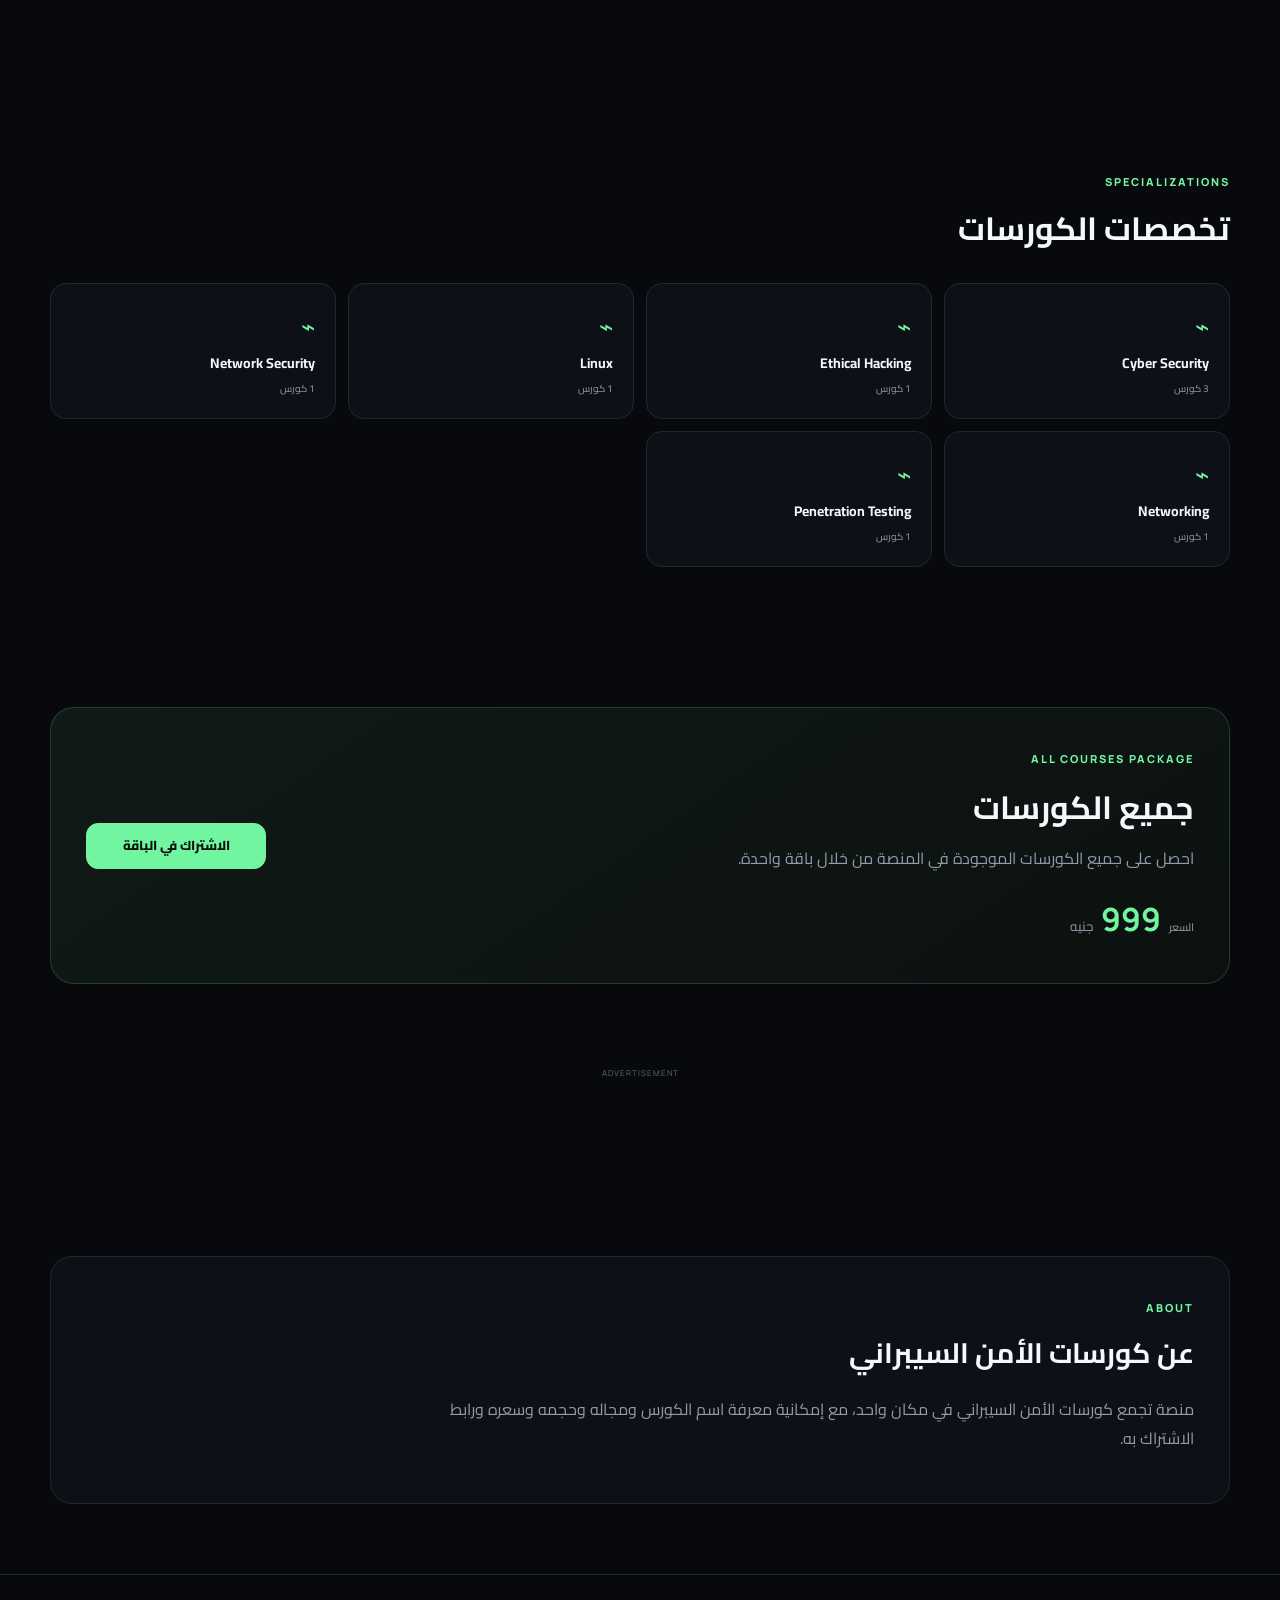
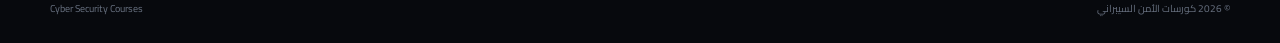
==== commit 5a654fcd: "Update index.html" ====
--- a/index.html
+++ b/index.html
@@ -1,77 +1,173 @@
-<!DOCTYPE html><html lang="ar" dir="rtl">
+<!DOCTYPE html>
+<html lang="ar" dir="rtl">
 <head>
 <meta charset="UTF-8">
-<meta name="viewport" content="width=device-width, initial-scale=1.0"><title>كورسات الأمن السيبراني | Cyber Security Courses</title><meta name="description" content="منصة كورسات الأمن السيبراني والاختبار الاختراقي والشبكات ولينكس وأمن المعلومات. تصفح الكورسات والأسعار وباقة جميع الكورسات.">
-<meta name="keywords" content="كورسات الأمن السيبراني, Cyber Security Courses, Ethical Hacking, Penetration Testing, Linux, Network Security, أمن المعلومات">
+<meta name="viewport" content="width=device-width, initial-scale=1.0">
+
+<title>كورسات الأمن السيبراني | Cyber Security Courses</title>
+
+<meta name="description" content="كورسات الأمن السيبراني في الاختبار الاختراقي والشبكات ولينكس وأمن المعلومات والبرمجة. تصفح الكورسات والأسعار وباقة جميع الكورسات.">
+<meta name="keywords" content="كورسات الأمن السيبراني, كورسات سايبر سيكيورتي, Cyber Security Courses, Ethical Hacking, Penetration Testing, أمن المعلومات, اختراق, شبكات, Linux">
 <meta name="robots" content="index, follow, max-image-preview:large">
-<meta name="author" content="كورسات الأمن السيبراني"><meta name="theme-color" content="#080808"><link rel="canonical" href="https://lego-courses.github.io/courses/"><meta property="og:type" content="website">
+<meta name="author" content="كورسات الأمن السيبراني">
+
+<meta name="theme-color" content="#080a0f">
+
+<link rel="canonical" href="https://lego-courses.github.io/courses/">
+<link rel="icon" href="image/logo.png">
+
+<meta property="og:type" content="website">
 <meta property="og:locale" content="ar_AR">
 <meta property="og:site_name" content="كورسات الأمن السيبراني">
 <meta property="og:title" content="كورسات الأمن السيبراني">
 <meta property="og:description" content="تعلم الأمن السيبراني والاختبار الاختراقي والشبكات ولينكس وغير ذلك من المجالات.">
 <meta property="og:url" content="https://lego-courses.github.io/courses/">
-<meta property="og:image" content="https://lego-courses.github.io/courses/image/og.jpg"><meta name="twitter:card" content="summary_large_image">
+<meta property="og:image" content="https://lego-courses.github.io/courses/image/og.jpg">
+
+<meta name="twitter:card" content="summary_large_image">
 <meta name="twitter:title" content="كورسات الأمن السيبراني">
 <meta name="twitter:description" content="منصة كورسات الأمن السيبراني والاختبار الاختراقي والشبكات ولينكس.">
-<meta name="twitter:image" content="https://lego-courses.github.io/courses/image/og.jpg"><link rel="preconnect" href="https://fonts.googleapis.com">
+<meta name="twitter:image" content="https://lego-courses.github.io/courses/image/og.jpg">
+
+<link rel="preconnect" href="https://fonts.googleapis.com">
 <link rel="preconnect" href="https://fonts.gstatic.com" crossorigin>
-<link href="https://fonts.googleapis.com/css2?family=Cairo:wght@400;500;600;700;800;900&family=Manrope:wght@500;600;700;800&display=swap" rel="stylesheet"><link rel="stylesheet" href="style.css"><script type="application/ld+json">
+<link href="https://fonts.googleapis.com/css2?family=Cairo:wght@400;500;600;700;800&family=Manrope:wght@500;600;700;800&display=swap" rel="stylesheet">
+
+<link rel="stylesheet" href="style.css">
+
+<script type="application/ld+json">
 {
   "@context":"https://schema.org",
   "@type":"WebSite",
   "name":"كورسات الأمن السيبراني",
   "alternateName":"Cyber Security Courses",
   "url":"https://lego-courses.github.io/courses/",
-  "description":"منصة كورسات الأمن السيبراني والاختبار الاختراقي والشبكات ولينكس.",
+  "description":"منصة كورسات الأمن السيبراني.",
   "inLanguage":"ar"
 }
-</script></head><body><header class="header"><div class="container nav"><a href="index.html" class="brand">
-<div class="brand-mark">CYBER</div>
-<div class="brand-text">
+</script>
+
+</head>
+
+<body>
+
+<header class="header">
+
+<div class="container nav">
+
+<a href="index.html" class="brand">
+
+<img src="image/logo.png" alt="كورسات الأمن السيبراني" class="logo">
+
+<div>
 <strong>كورسات الأمن السيبراني</strong>
 <span>CYBER SECURITY COURSES</span>
 </div>
-</a><nav>
+
+</a>
+
+<nav>
+
 <a href="#courses">الكورسات</a>
+<a href="#categories">التخصصات</a>
 <a href="#bundle">الباقة</a>
-</nav></div></header><main><section class="hero"><div class="hero-bg"></div><div class="container hero-grid"><div class="hero-content"><div class="hero-badge">
-CYBER SECURITY COURSES
-</div><h1>
-تعلم
+
+</nav>
+
+</div>
+
+</header>
+
+
+<main>
+
+
+<section class="hero">
+
+<div class="container hero-grid">
+
+<div class="hero-content">
+
+<span class="eyebrow">CYBER SECURITY COURSES</span>
+
+<h1>
+ابدأ رحلتك في
 <span>الأمن السيبراني</span>
-بشكل احترافي
-</h1><p>
-اكتشف مجموعة من الكورسات المتخصصة في الأمن السيبراني،
-الاختبار الاختراقي، الشبكات، Linux، وأمن المعلومات.
-اختر الكورس المناسب لك وابدأ التعلم.
-</p><div class="hero-buttons"><a href="#courses" class="btn primary">
+</h1>
+
+<p>
+اكتشف مجموعة من الكورسات في الأمن السيبراني،
+الاختبار الاختراقي، الشبكات، Linux، البرمجة
+والمجالات المرتبطة بالأمن المعلوماتي.
+</p>
+
+<div class="hero-buttons">
+
+<a href="#courses" class="btn primary">
 تصفح الكورسات
-</a><a href="#bundle" class="btn secondary">
-جميع الكورسات
-</a></div></div><div class="hero-terminal"><div class="terminal-header">
-<div class="terminal-dots">
+</a>
+
+<a href="#bundle" class="btn secondary">
+باقة جميع الكورسات
+</a>
+
+</div>
+
+</div>
+
+
+<div class="hero-terminal">
+
+<div class="terminal-bar">
 <span></span>
 <span></span>
 <span></span>
-</div><div class="terminal-title">
-SECURITY_TERMINAL
-</div>
-</div><div class="terminal-body"><div>
-<span class="terminal-red">root@cyber</span>:~$
-<span class="terminal-white">start-learning</span>
-</div><div class="terminal-muted">
-Initializing security courses...
-</div><div class="terminal-success">
-[OK] Ethical Hacking
-</div><div class="terminal-success">
-[OK] Penetration Testing
-</div><div class="terminal-success">
-[OK] Network Security
-</div><div class="terminal-success">
-[OK] Linux Security
-</div><div class="terminal-cursor">
-█
-</div></div></div></div></section><section class="ad-section container"><div class="ad-label">ADVERTISEMENT</div><div class="ad-box ad-468"><script>
+</div>
+
+<div class="terminal-content">
+
+<div>
+<span class="green">$</span> cyber-security --learn
+</div>
+
+<div class="gray">
+loading courses...
+</div>
+
+<div class="green">
+✓ courses ready
+</div>
+
+<div class="gray">
+✓ ethical hacking
+</div>
+
+<div class="gray">
+✓ penetration testing
+</div>
+
+<div class="gray">
+✓ network security
+</div>
+
+</div>
+
+</div>
+
+</div>
+
+</section>
+
+
+<!-- إعلان 468x60 -->
+
+<section class="ad-section container">
+
+<div class="ad-label">ADVERTISEMENT</div>
+
+<div class="ad-box ad-468">
+
+<script>
 atOptions = {
 'key' : 'dcff8a2cffdf0642c627a5bacf3a04fd',
 'format' : 'iframe',
@@ -79,71 +175,238 @@
 'width' : 468,
 'params' : {}
 };
-</script><script src="https://www.highperformanceformat.com/dcff8a2cffdf0642c627a5bacf3a04fd/invoke.js"></script></div></section><section id="courses" class="section"><div class="container"><div class="section-head"><div>
+</script>
+
+<script src="https://www.highperformanceformat.com/dcff8a2cffdf0642c627a5bacf3a04fd/invoke.js"></script>
+
+</div>
+
+</section>
+
+
+<section id="courses" class="section">
+
+<div class="container">
+
+<div class="section-head">
+
+<div>
+
 <span class="section-kicker">COURSES</span>
-<h2>الكورسات المتاحة</h2>
-<p>اختر الكورس المناسب وابدأ رحلتك في الأمن السيبراني.</p>
-</div><span id="courseCount" class="course-count">
+
+<h2>جميع الكورسات</h2>
+
+</div>
+
+<span id="courseCount" class="course-count">
 0 كورس
-</span></div><div class="filters"><div class="search-box"><span class="search-icon">⌕</span>
+</span>
+
+</div>
+
+
+<div class="filters">
+
+<div class="search-box">
+
+<span>⌕</span>
 
 <input
 id="searchInput"
 type="search"
 placeholder="ابحث عن كورس أو مجال..."
-autocomplete="off"
-
-«»
-
-<button id="clearSearch" type="button">
-مسح
-</button></div><select id="categoryFilter"><option value="">
+>
+
+</div>
+
+
+<select id="categoryFilter">
+
+<option value="">
 كل التخصصات
-</option></select></div><div id="coursesGrid" class="courses-grid"></div><div id="emptyState" class="empty-state" hidden>
+</option>
+
+</select>
+
+</div>
+
+
+<div id="coursesGrid" class="courses-grid"></div>
+
+<div id="emptyState" class="empty-state" hidden>
 لا توجد كورسات مطابقة لبحثك.
-</div></div></section><section class="ad-section container"><div class="ad-label">ADVERTISEMENT</div><div class="ad-box ad-responsive"><script
+</div>
+
+</div>
+
+</section>
+
+
+<!-- إعلان EffectiveGate -->
+
+<section class="ad-section container">
+
+<div class="ad-label">ADVERTISEMENT</div>
+
+<div class="ad-box ad-responsive">
+
+<script
 async="async"
 data-cfasync="false"
 src="https://pl28700474.effectivegatecpm.com/596225155ab3da796681d551cb4b7cf4/invoke.js">
-</script><div id="container-596225155ab3da796681d551cb4b7cf4"></div></div></section><section id="bundle" class="section"><div class="container"><div class="bundle"><div class="bundle-content"><div class="bundle-tag">
+</script>
+
+<div id="container-596225155ab3da796681d551cb4b7cf4"></div>
+
+</div>
+
+</section>
+
+
+<section id="categories" class="section">
+
+<div class="container">
+
+<div class="section-head">
+
+<div>
+
+<span class="section-kicker">
+SPECIALIZATIONS
+</span>
+
+<h2>تخصصات الكورسات</h2>
+
+</div>
+
+</div>
+
+
+<div id="categoryCards" class="category-grid"></div>
+
+</div>
+
+</section>
+
+
+<section id="bundle" class="section">
+
+<div class="container">
+
+<div class="bundle">
+
+<div>
+
+<span class="section-kicker">
 ALL COURSES PACKAGE
-</div><h2 id="bundleName">
+</span>
+
+<h2 id="bundleName">
 جميع الكورسات
-</h2><p id="bundleDescription">
+</h2>
+
+<p id="bundleDescription">
 احصل على جميع الكورسات الموجودة في المنصة من خلال باقة واحدة.
-</p><div class="bundle-price"><span>سعر الباقة</span>
-
-<div>
-<strong id="bundlePrice">0</strong>
+</p>
+
+<div class="bundle-price">
+
+<span>السعر</span>
+
+<strong id="bundlePrice">
+0
+</strong>
+
 <small>جنيه</small>
-</div></div></div><div class="bundle-action"><div class="bundle-note">
-وصول إلى جميع الكورسات المتاحة
-</div><a
+
+</div>
+
+</div>
+
+
+<a
 id="bundleButton"
 href="#"
 target="_blank"
 rel="nofollow noopener"
 class="btn primary bundle-button"
-
-«»
-
+>
 الاشتراك في الباقة
 </a>
 
-</div></div></div></section><section class="ad-section container"><div class="ad-label">
+</div>
+
+</div>
+
+</section>
+
+
+<!-- الإعلان الأول -->
+
+<section class="ad-section container">
+
+<div class="ad-label">
 ADVERTISEMENT
-</div><div class="ad-box"><script src="https://pl28700469.effectivegatecpm.com/89/a6/b8/89a6b8558224cd67c0822829d68a87ad.js"></script></div></section><section class="about section"><div class="container"><div class="about-box"><div class="about-line"></div><div><span class="section-kicker">
+</div>
+
+<div class="ad-box">
+
+<script src="https://pl28700469.effectivegatecpm.com/89/a6/b8/89a6b8558224cd67c0822829d68a87ad.js"></script>
+
+</div>
+
+</section>
+
+
+<section class="about section">
+
+<div class="container">
+
+<div class="about-box">
+
+<span class="section-kicker">
 ABOUT
-</span><h2>
+</span>
+
+<h2>
 عن كورسات الأمن السيبراني
-</h2><p>
+</h2>
+
+<p>
 منصة تجمع كورسات الأمن السيبراني في مكان واحد،
 مع إمكانية معرفة اسم الكورس ومجاله وحجمه وسعره
 ورابط الاشتراك به.
-</p></div></div></div></section></main><footer class="footer"><div class="container footer-content"><div>
+</p>
+
+</div>
+
+</div>
+
+</section>
+
+
+</main>
+
+
+<footer class="footer">
+
+<div class="container footer-content">
+
+<div>
 © <span id="year"></span>
 كورسات الأمن السيبراني
-</div><div>
-CYBER SECURITY COURSES
-</div></div></footer><script src="app.js"></script></body>
+</div>
+
+<div>
+Cyber Security Courses
+</div>
+
+</div>
+
+</footer>
+
+
+<script src="app.js"></script>
+
+</body>
   </html>
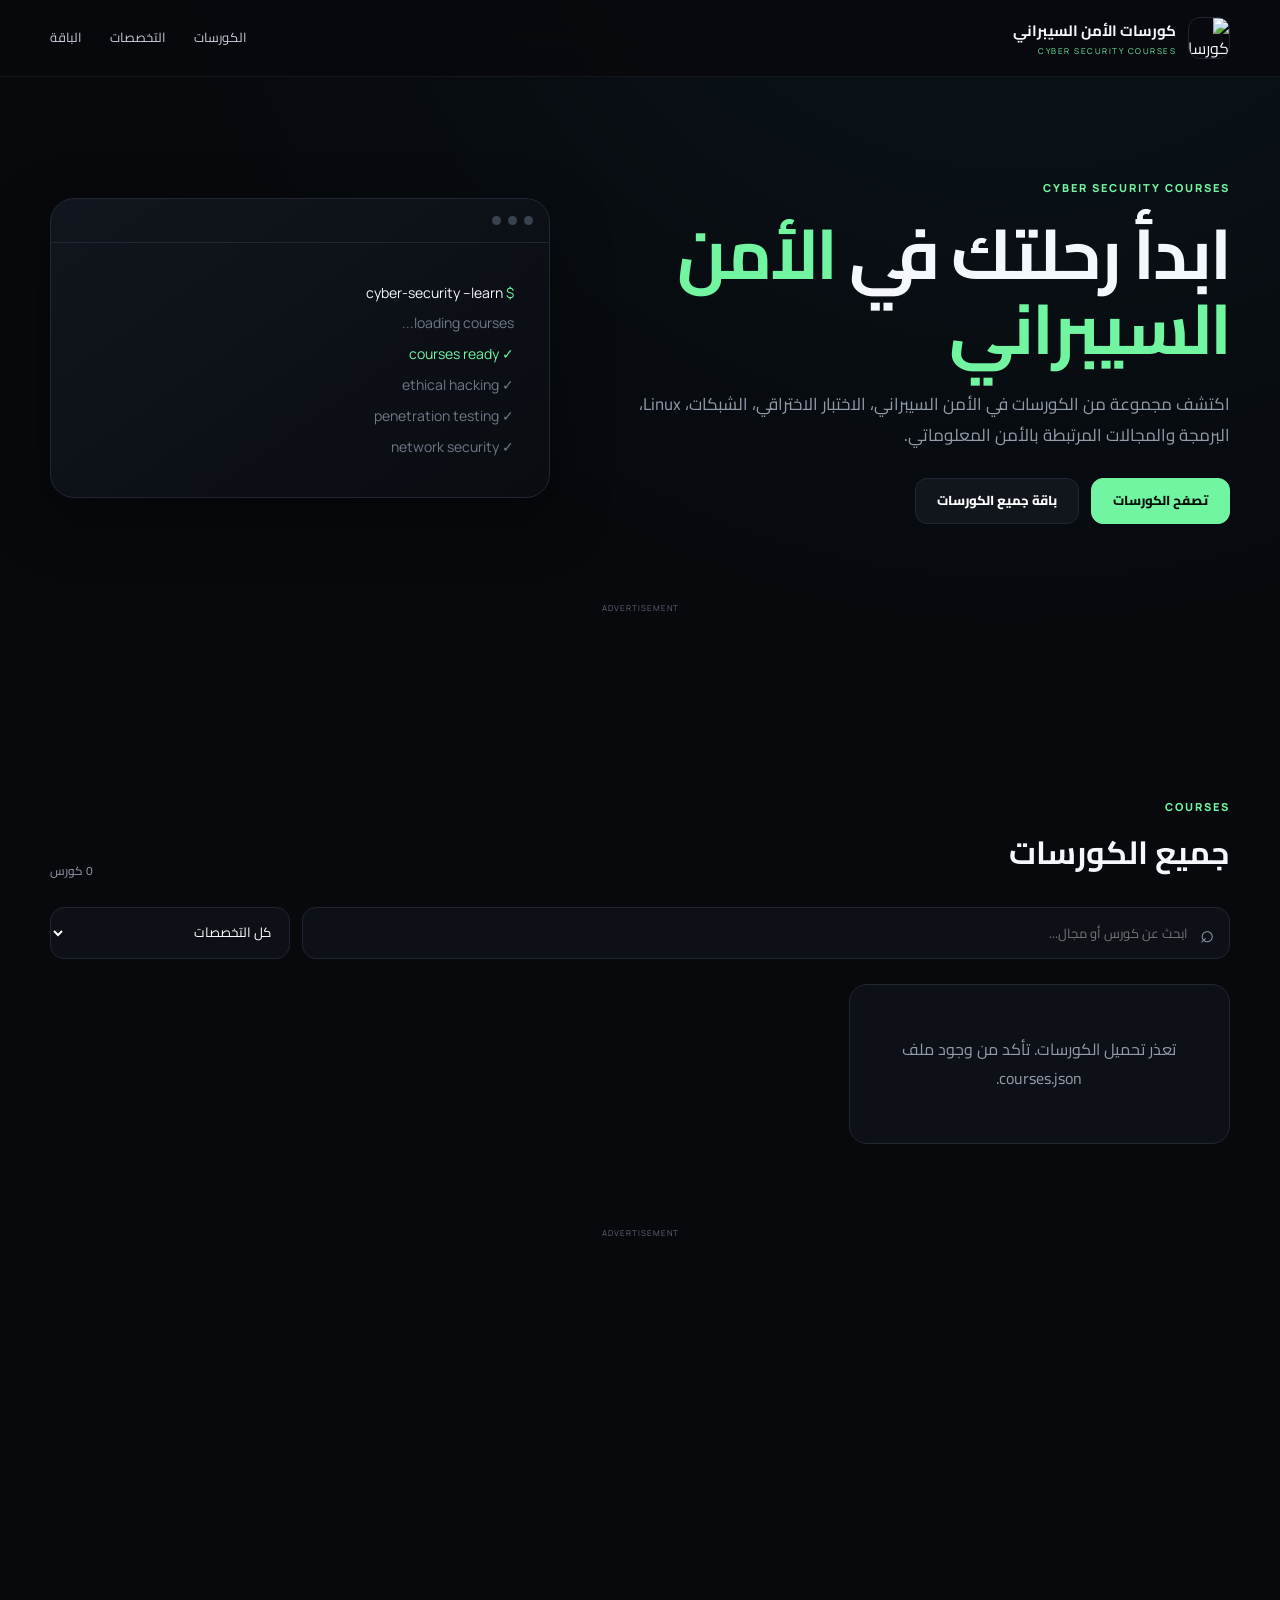
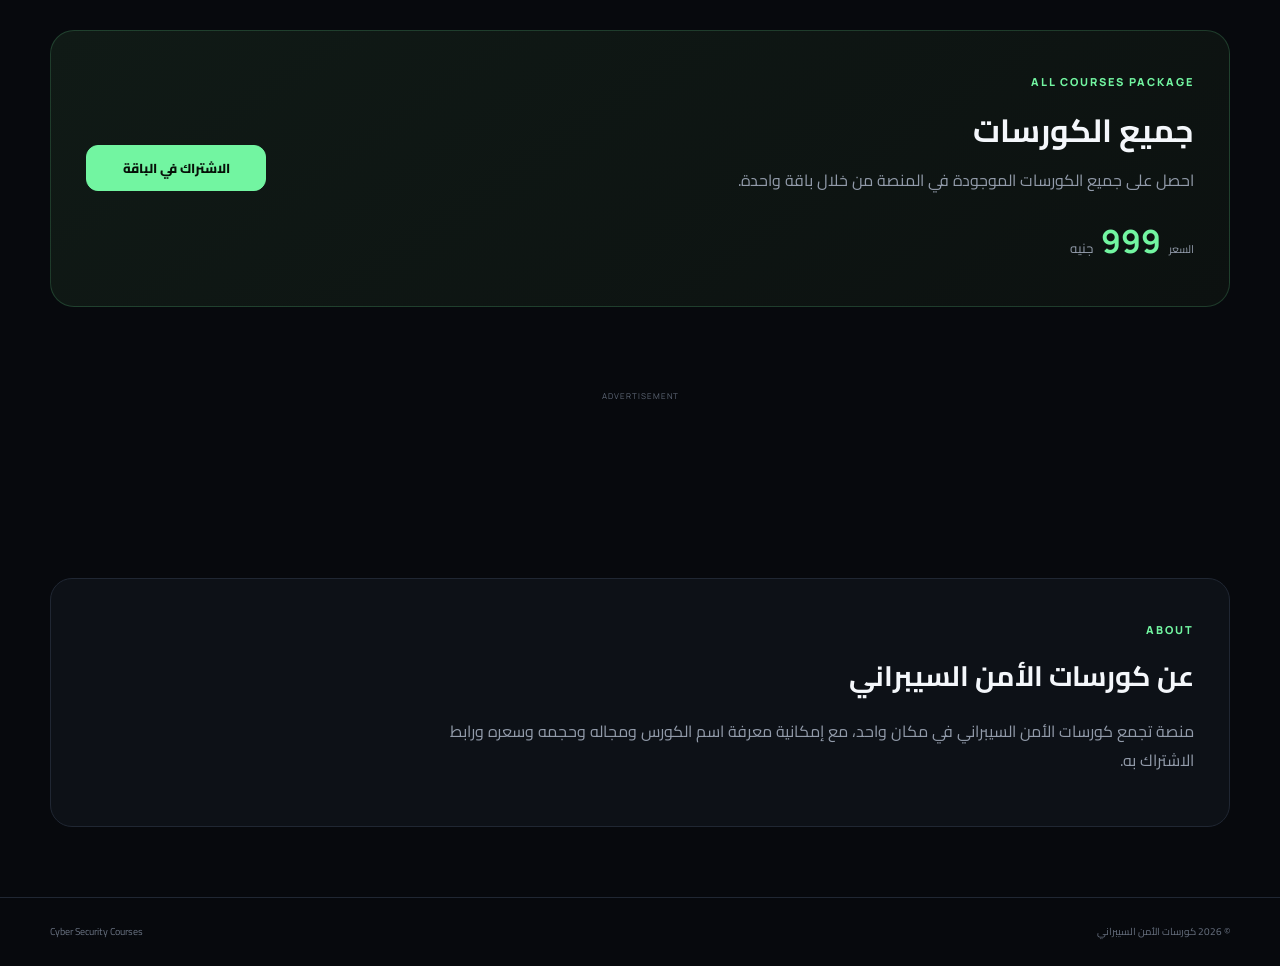
==== commit 5f6feeae: "Update index.html" ====
--- a/index.html
+++ b/index.html
@@ -269,23 +269,6 @@
 
 <div class="section-head">
 
-<div>
-
-<span class="section-kicker">
-SPECIALIZATIONS
-</span>
-
-<h2>تخصصات الكورسات</h2>
-
-</div>
-
-</div>
-
-
-<div id="categoryCards" class="category-grid"></div>
-
-</div>
-
 </section>
 
 
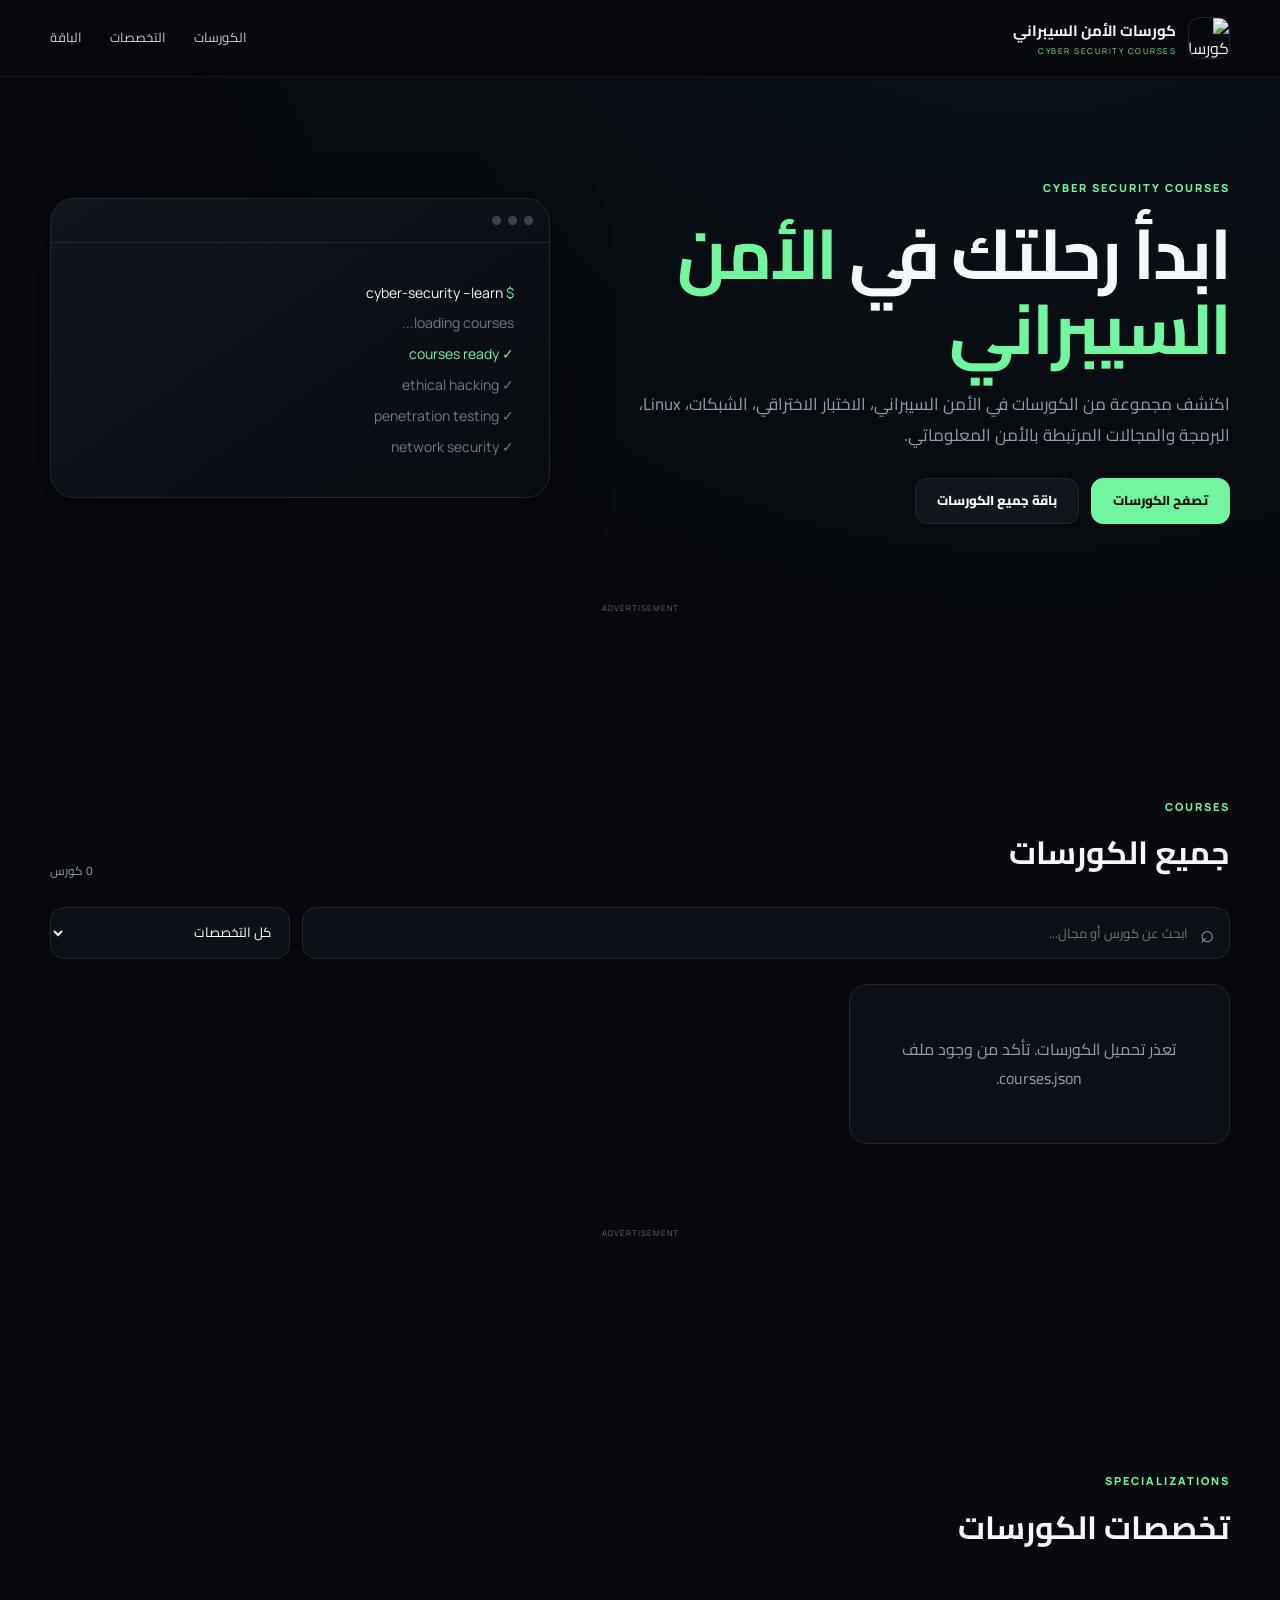
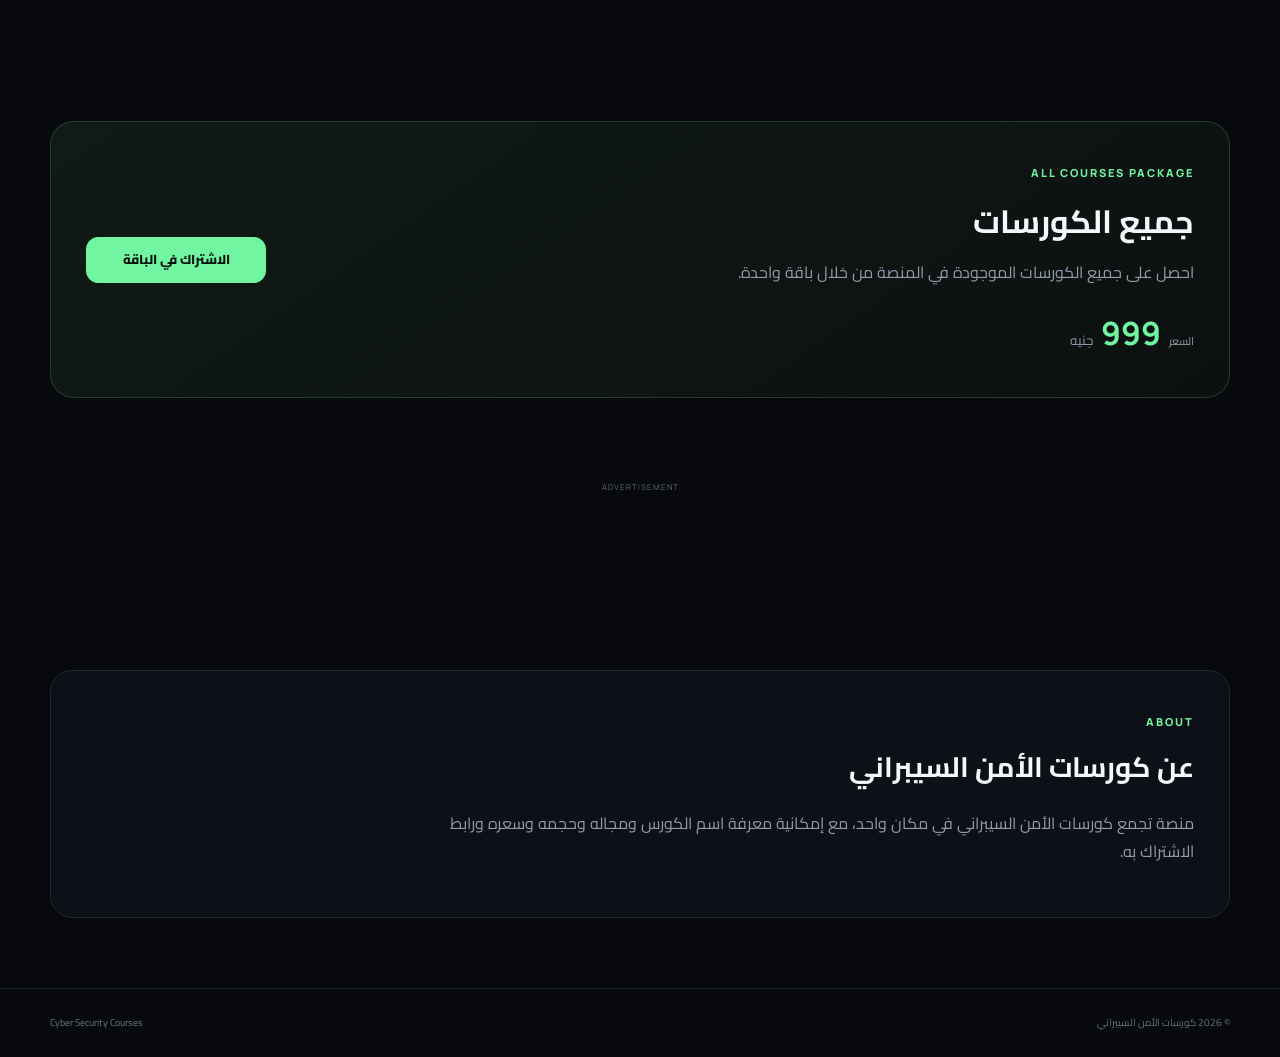
==== commit 1296ca4c: "Update index.html" ====
--- a/index.html
+++ b/index.html
@@ -269,6 +269,23 @@
 
 <div class="section-head">
 
+<div>
+
+<span class="section-kicker">
+SPECIALIZATIONS
+</span>
+
+<h2>تخصصات الكورسات</h2>
+
+</div>
+
+</div>
+
+
+
+
+</div>
+
 </section>
 
 
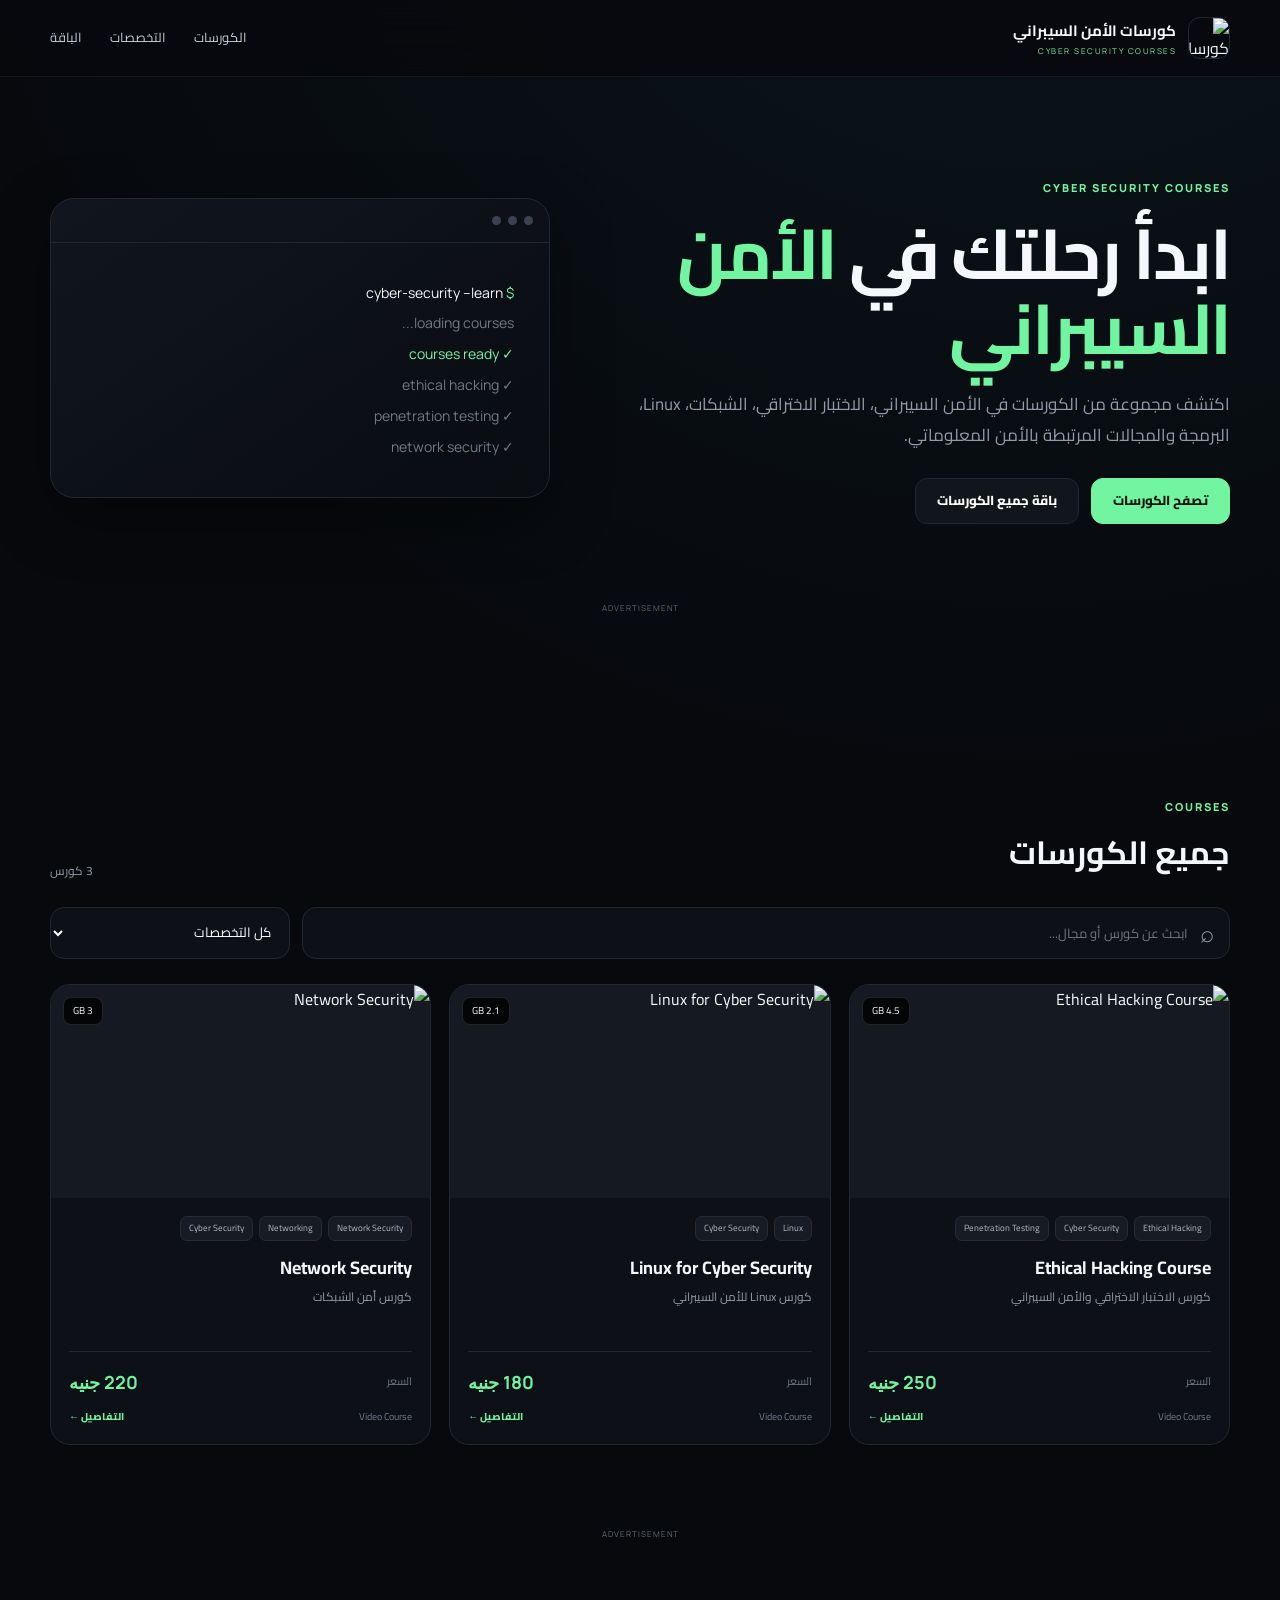
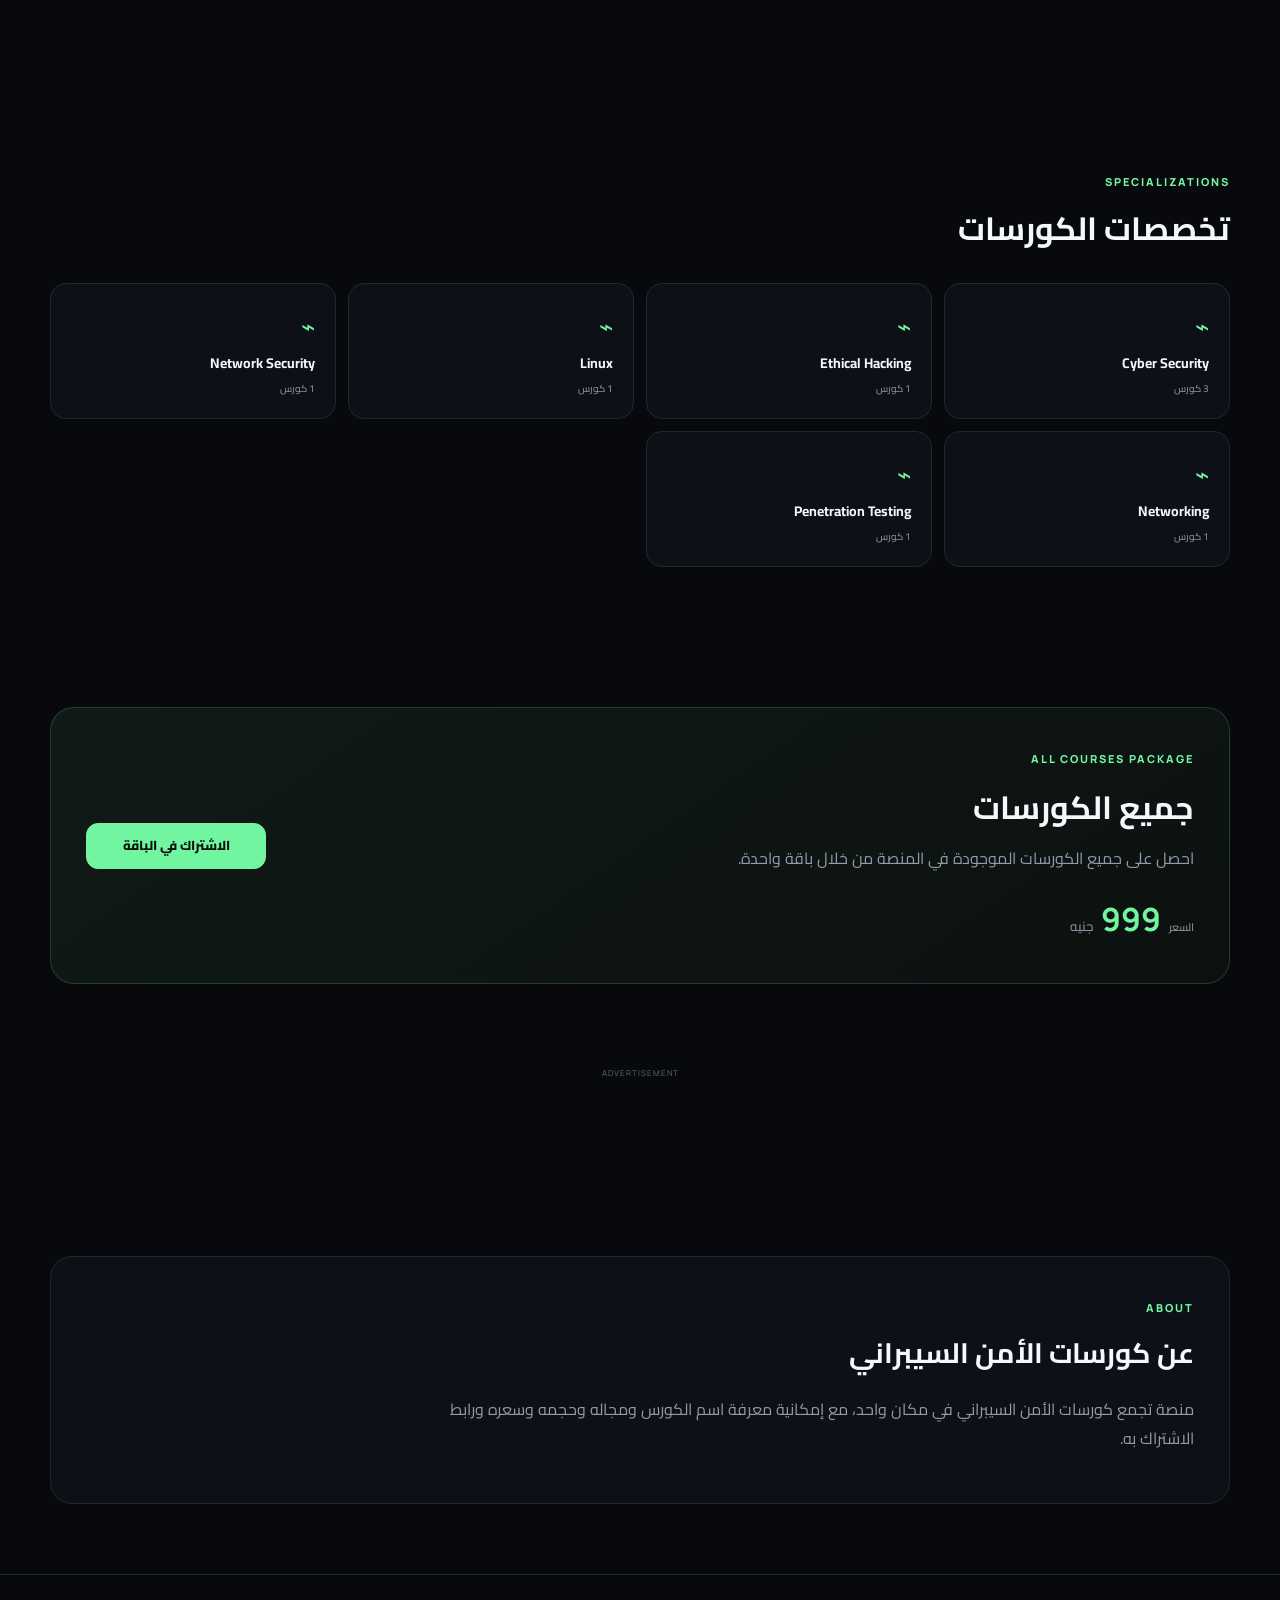
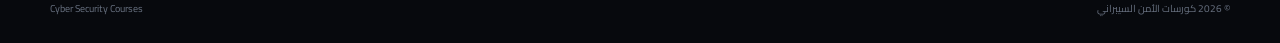
==== commit 20b6035d: "Update index.html" ====
--- a/index.html
+++ b/index.html
@@ -282,7 +282,7 @@
 </div>
 
 
-
+<div id="categoryCards" class="category-grid"></div>
 
 </div>
 
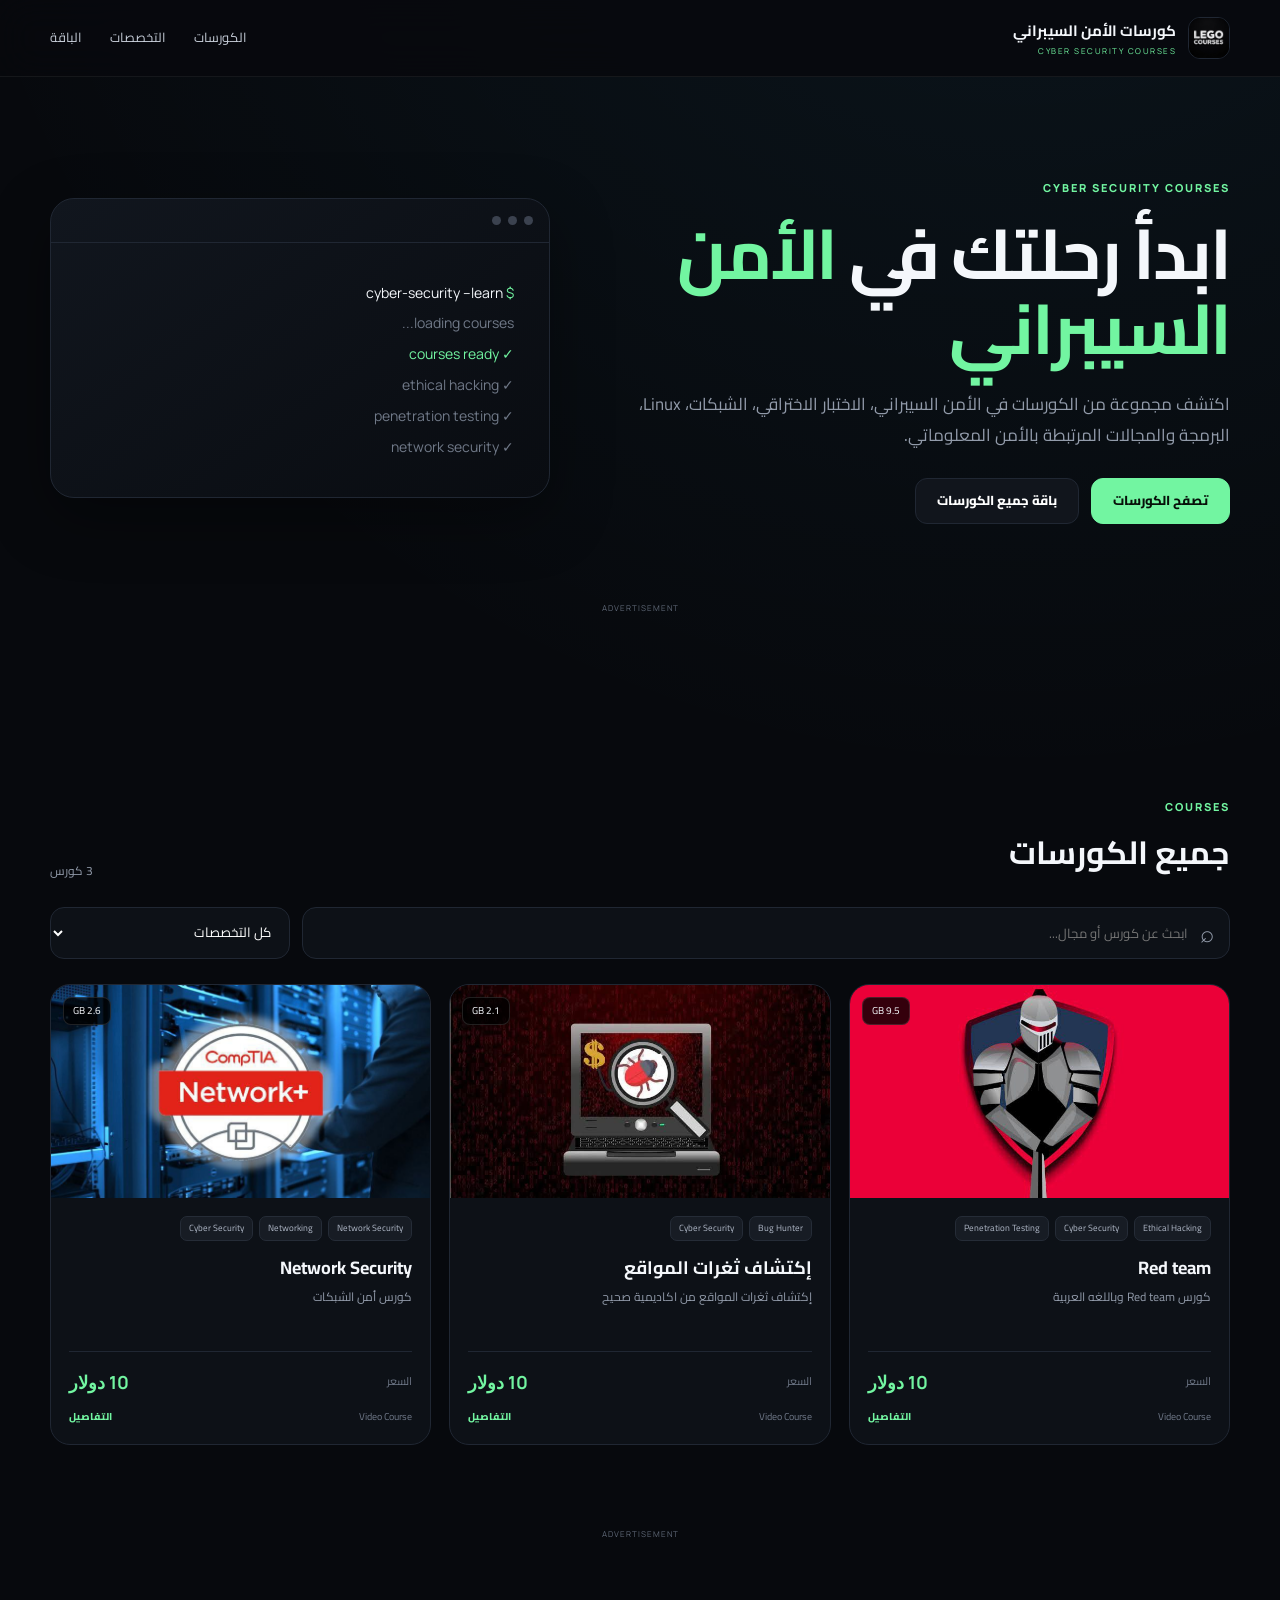
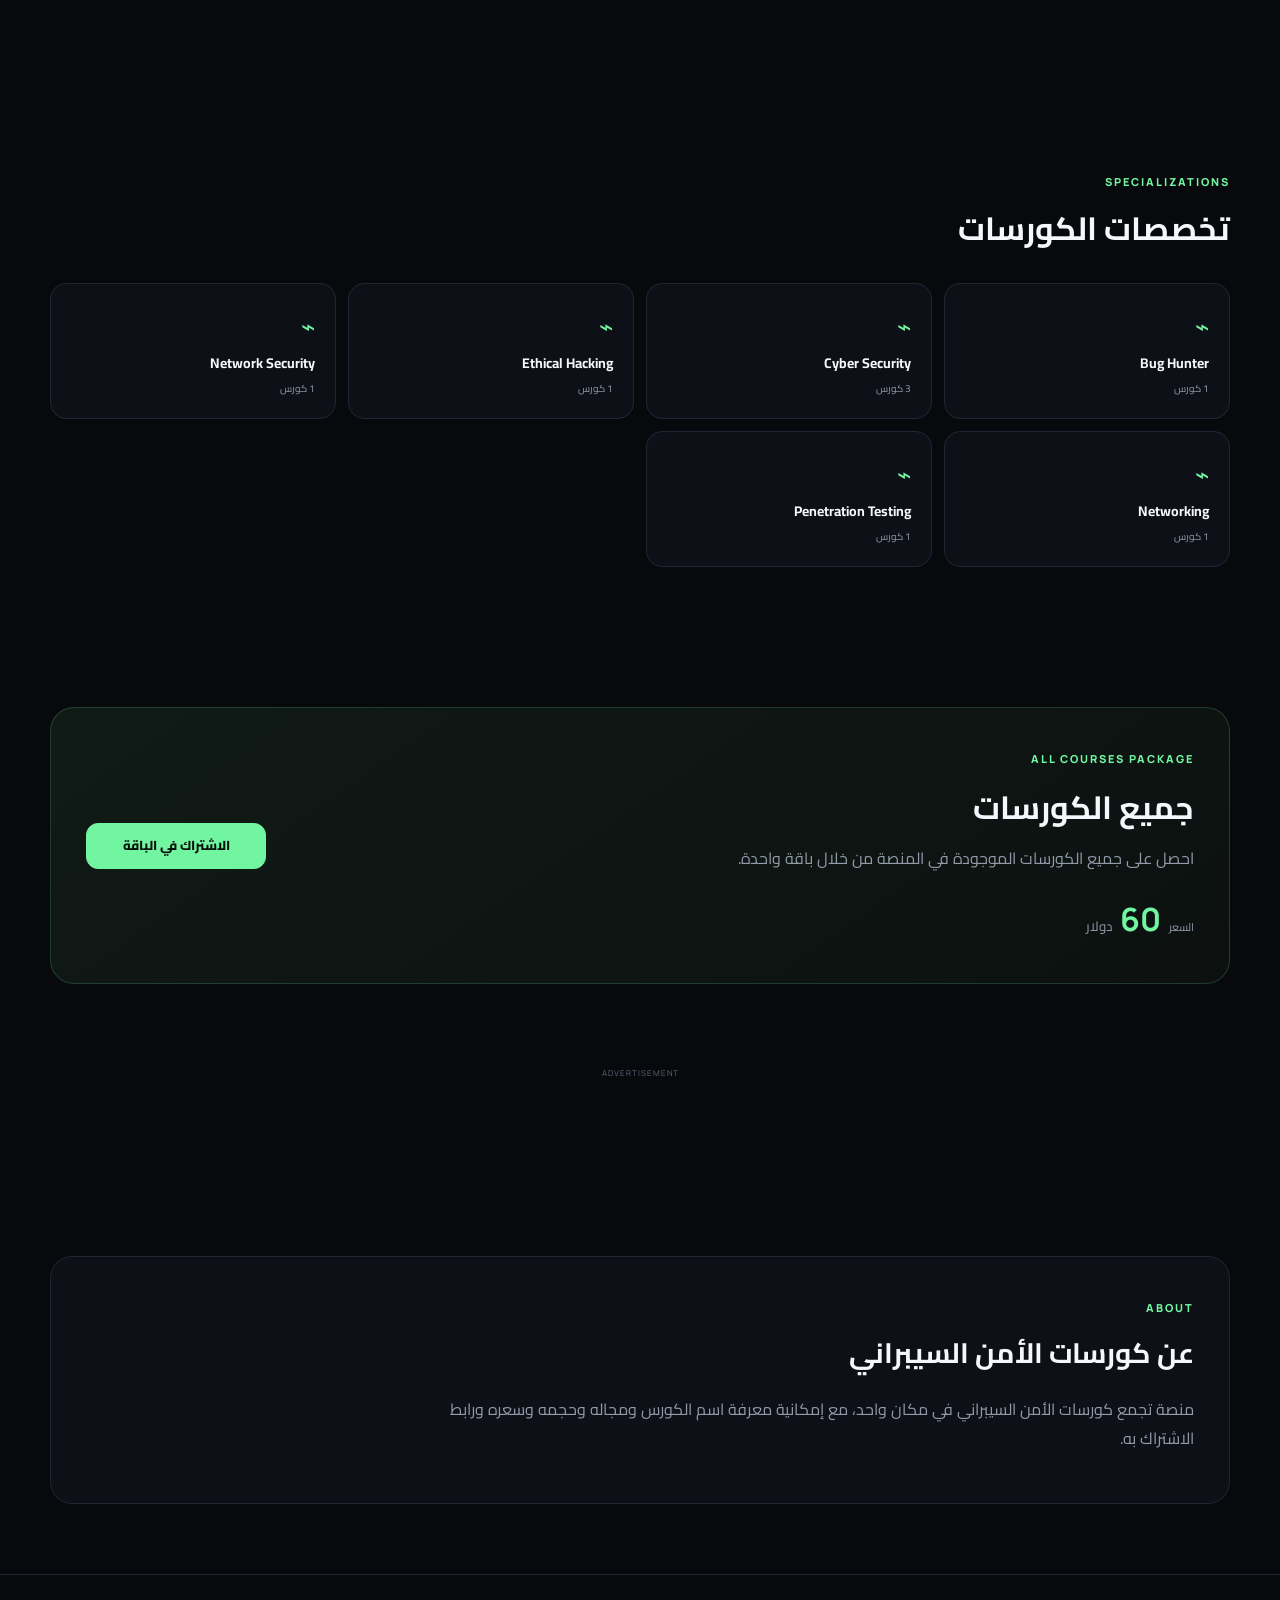
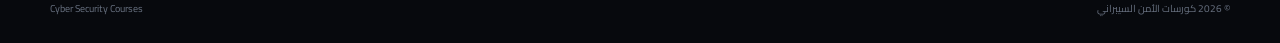
==== commit e5c8c473: "Update index.html" ====
--- a/index.html
+++ b/index.html
@@ -317,7 +317,7 @@
 0
 </strong>
 
-<small>جنيه</small>
+<small>دولار</small>
 
 </div>
 
